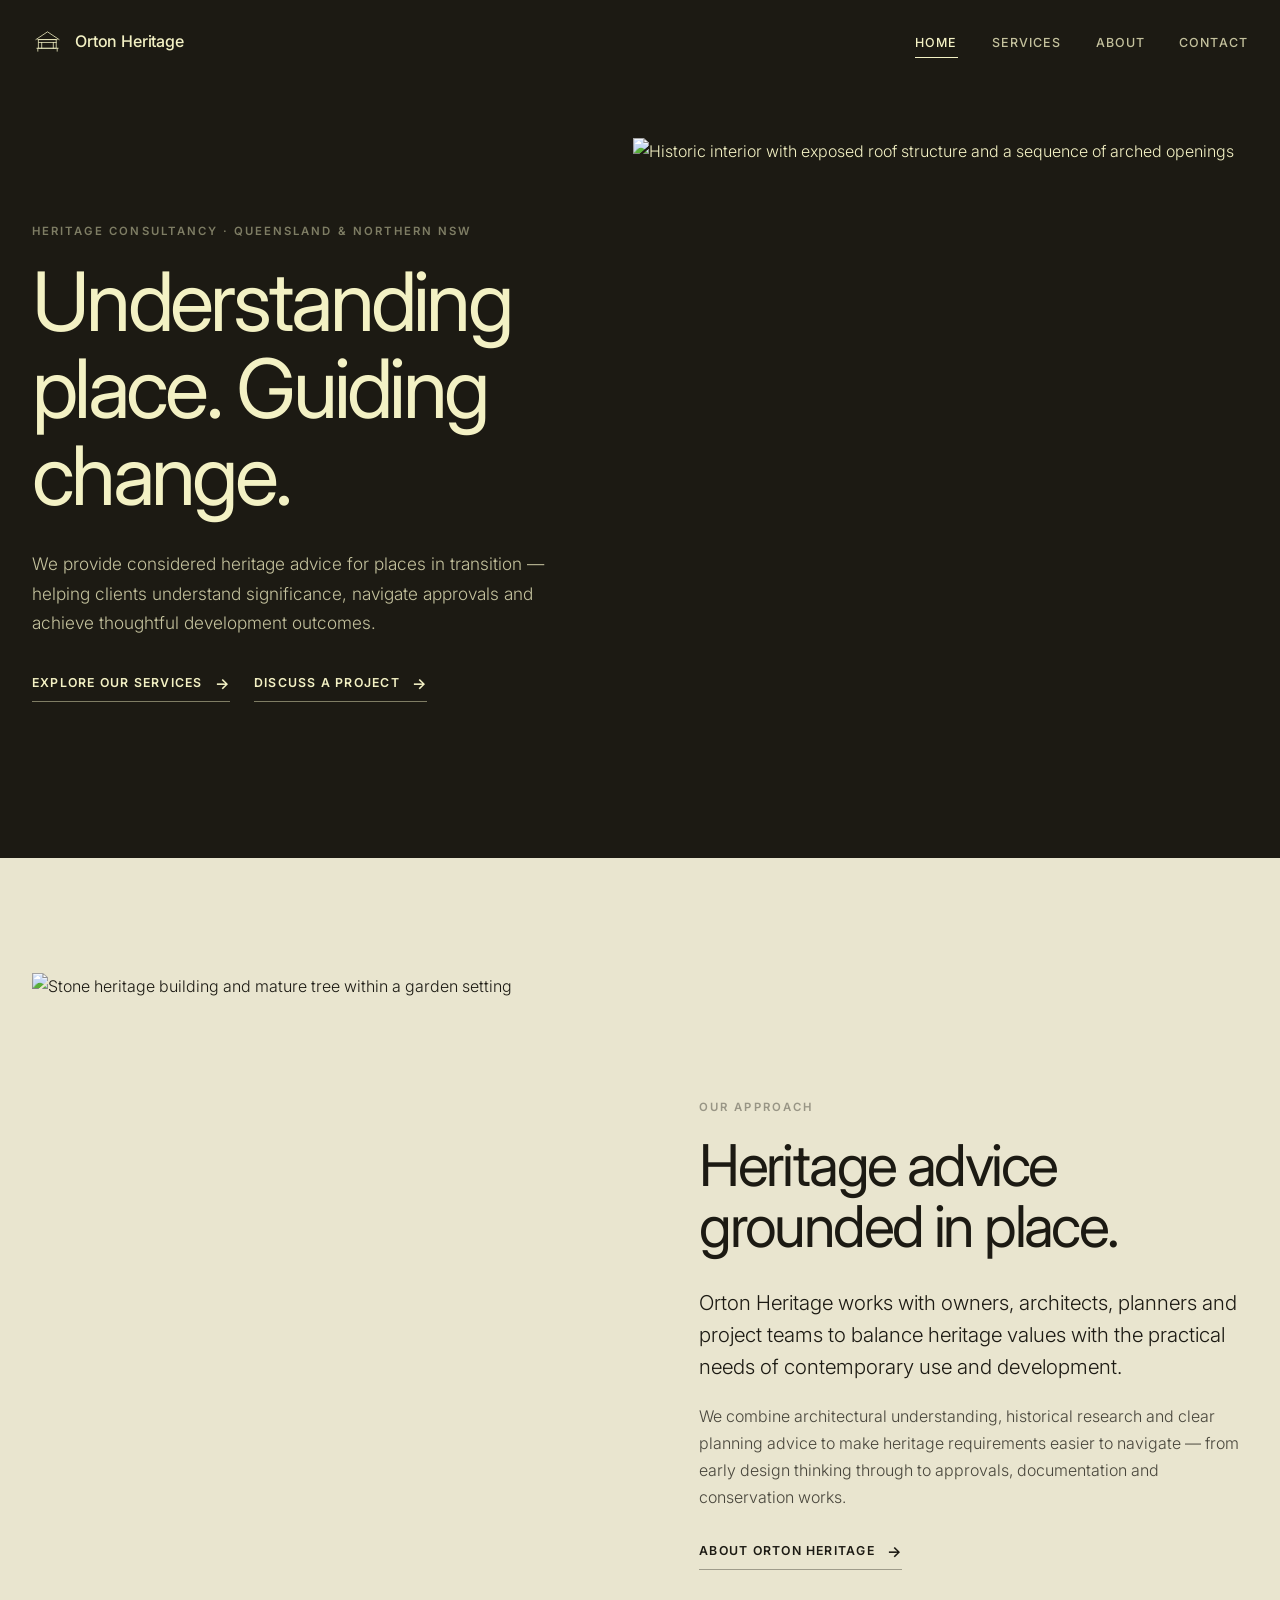
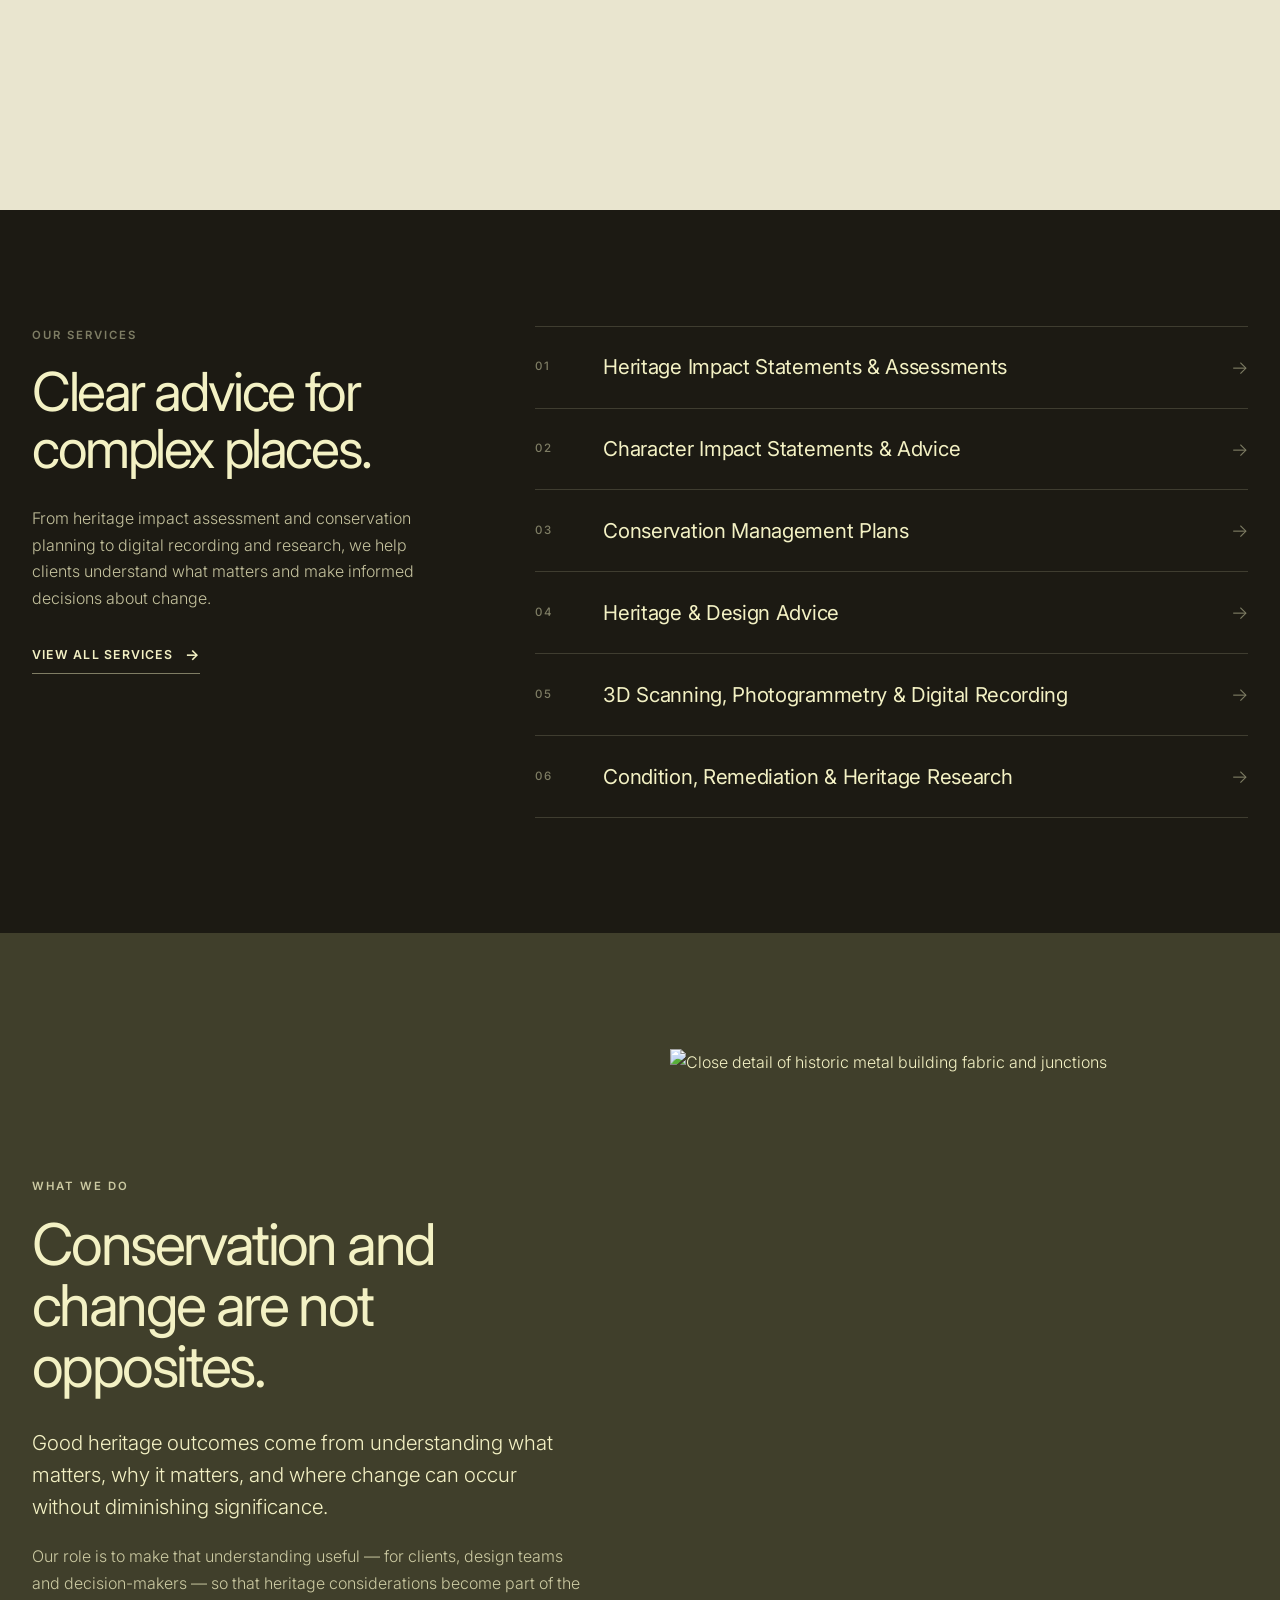
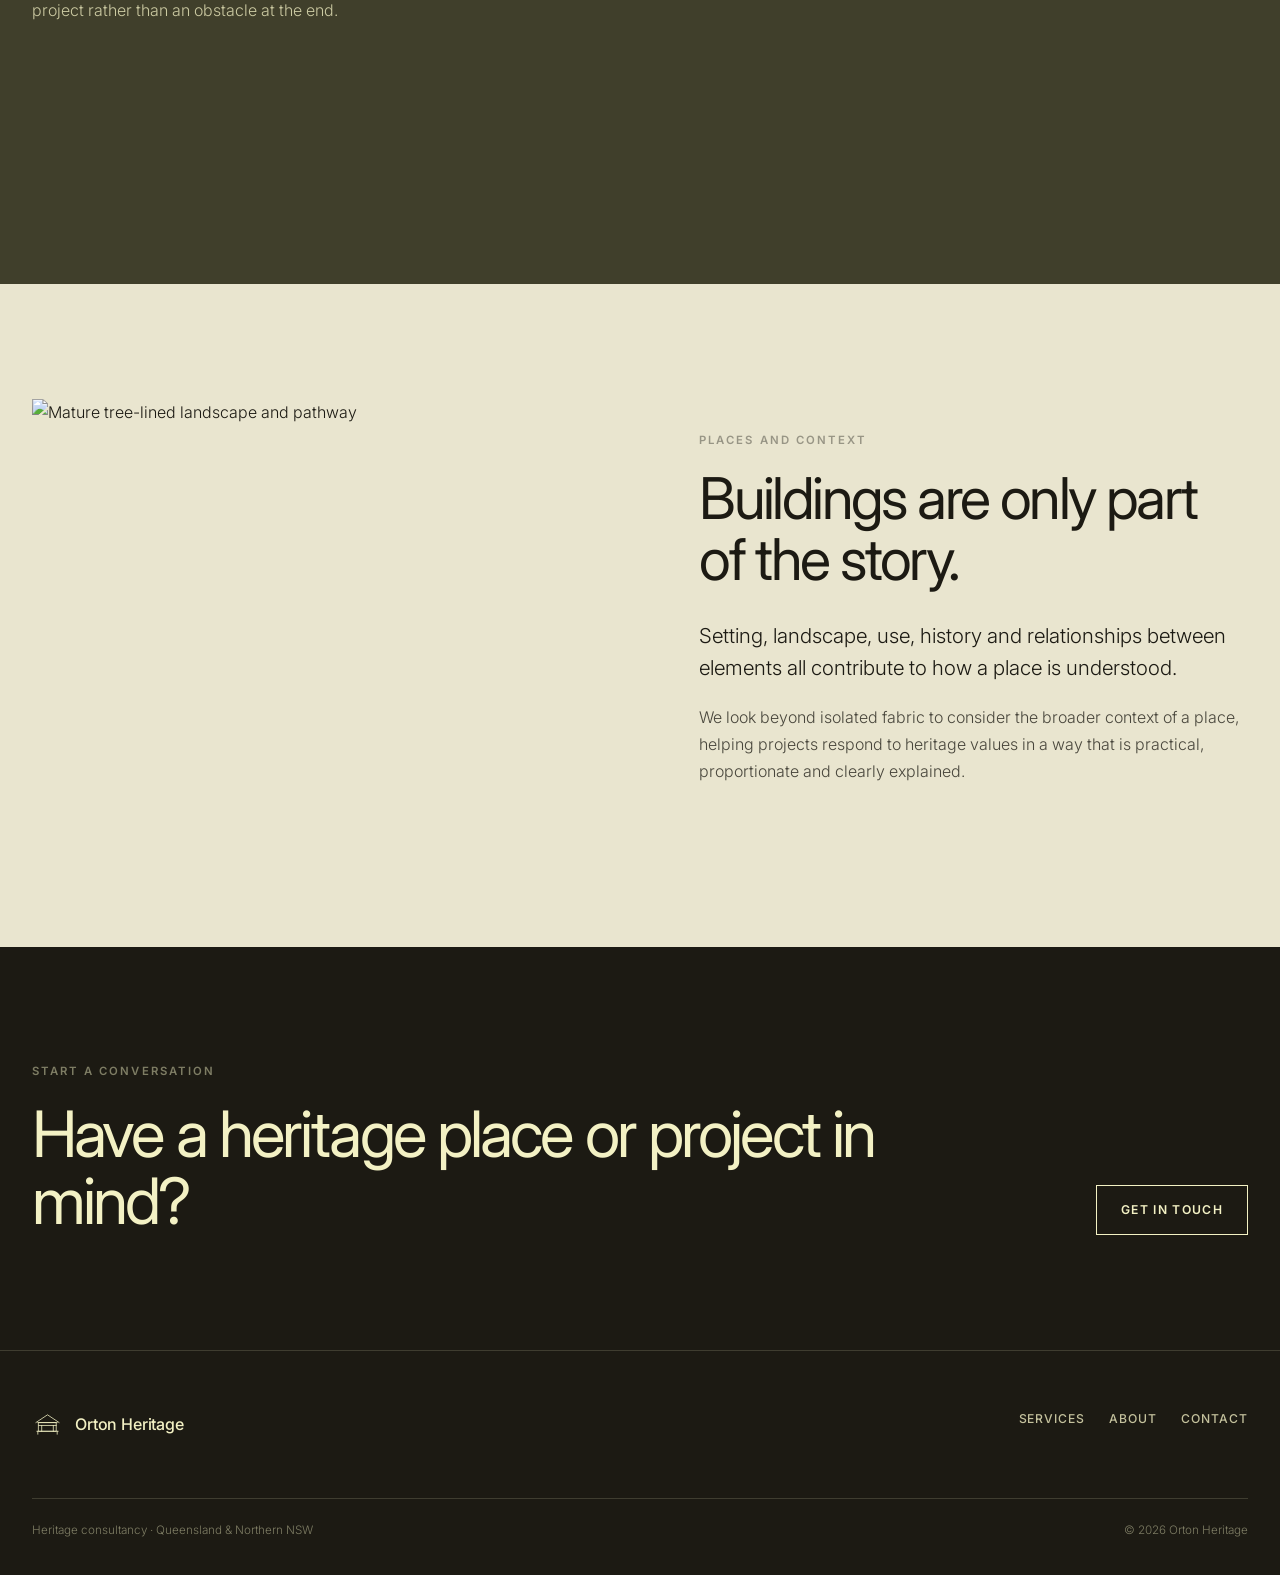
==== index.html @ 7396193e "Use full resolution site imagery" ====
<!doctype html>
<html lang="en-AU">
<head>
  <meta charset="utf-8">
  <meta name="viewport" content="width=device-width, initial-scale=1">
  <title>Orton Heritage | Heritage Consultancy</title>
  <meta name="description" content="Orton Heritage provides specialist heritage advice, impact assessment, conservation planning and development support across Queensland and Northern NSW.">
  <meta name="theme-color" content="#1c1a13">
  <link rel="icon" href="assets/logo.svg" type="image/svg+xml">
  <link rel="stylesheet" href="css/style.css">
</head>
<body>
<a class="skip-link" href="#main">Skip to content</a>
<header class="site-header" data-header>
  <div class="wrap">
    <a class="brand" href="index.html" aria-label="Orton Heritage home"><img src="assets/logo.svg" alt="" width="31" height="31"><span>Orton Heritage</span></a>
    <button class="nav-toggle" type="button" aria-expanded="false" aria-controls="site-nav" aria-label="Open navigation"><span></span><span></span><span></span></button>
    <nav class="site-nav" id="site-nav" aria-label="Primary navigation">
      <ul><li><a href="index.html" aria-current="page">Home</a></li><li><a href="services.html">Services</a></li><li><a href="about.html">About</a></li><li><a href="contact.html">Contact</a></li></ul>
    </nav>
  </div>
</header>

<main id="main">
  <section class="split-hero">
    <div class="wrap split-hero-grid">
      <div class="split-hero-copy reveal">
        <p class="eyebrow">Heritage consultancy · Queensland &amp; Northern NSW</p>
        <h1>Understanding place. Guiding change.</h1>
        <p class="hero-copy">We provide considered heritage advice for places in transition — helping clients understand significance, navigate approvals and achieve thoughtful development outcomes.</p>
        <div class="hero-actions"><a class="text-link" href="services.html">Explore our services</a><a class="text-link" href="contact.html">Discuss a project</a></div>
      </div>
      <figure class="split-hero-media reveal">
        <img src="assets/images/place-3.jpg" alt="Historic interior with exposed roof structure and a sequence of arched openings">
      </figure>
    </div>
  </section>

  <section class="section section--paper">
    <div class="wrap image-copy image-copy--image-left reveal">
      <figure class="image-copy-media"><img src="assets/images/place-2.jpg" alt="Stone heritage building and mature tree within a garden setting" loading="lazy"></figure>
      <div class="image-copy-text">
        <p class="eyebrow">Our approach</p>
        <h2 class="section-heading">Heritage advice grounded in place.</h2>
        <p class="lead-copy">Orton Heritage works with owners, architects, planners and project teams to balance heritage values with the practical needs of contemporary use and development.</p>
        <p>We combine architectural understanding, historical research and clear planning advice to make heritage requirements easier to navigate — from early design thinking through to approvals, documentation and conservation works.</p>
        <a class="text-link text-link--dark" href="about.html">About Orton Heritage</a>
      </div>
    </div>
  </section>

  <section class="section">
    <div class="wrap services-layout reveal">
      <div class="services-intro">
        <p class="eyebrow">Our services</p>
        <h2 class="section-heading">Clear advice for complex places.</h2>
        <p>From heritage impact assessment and conservation planning to digital recording and research, we help clients understand what matters and make informed decisions about change.</p>
        <a class="text-link" href="services.html">View all services</a>
      </div>
      <div class="services-preview" aria-label="Selected services">
        <a class="service-line" href="services.html#impact"><span class="num">01</span><h3>Heritage Impact Statements &amp; Assessments</h3><span class="arrow" aria-hidden="true">→</span></a>
        <a class="service-line" href="services.html#character"><span class="num">02</span><h3>Character Impact Statements &amp; Advice</h3><span class="arrow" aria-hidden="true">→</span></a>
        <a class="service-line" href="services.html#cmp"><span class="num">03</span><h3>Conservation Management Plans</h3><span class="arrow" aria-hidden="true">→</span></a>
        <a class="service-line" href="services.html#design"><span class="num">04</span><h3>Heritage &amp; Design Advice</h3><span class="arrow" aria-hidden="true">→</span></a>
        <a class="service-line" href="services.html#digital"><span class="num">05</span><h3>3D Scanning, Photogrammetry &amp; Digital Recording</h3><span class="arrow" aria-hidden="true">→</span></a>
        <a class="service-line" href="services.html#research"><span class="num">06</span><h3>Condition, Remediation &amp; Heritage Research</h3><span class="arrow" aria-hidden="true">→</span></a>
      </div>
    </div>
  </section>

  <section class="section section--olive">
    <div class="wrap image-copy image-copy--image-right reveal">
      <div class="image-copy-text">
        <p class="eyebrow">What we do</p>
        <h2 class="section-heading">Conservation and change are not opposites.</h2>
        <p class="lead-copy">Good heritage outcomes come from understanding what matters, why it matters, and where change can occur without diminishing significance.</p>
        <p>Our role is to make that understanding useful — for clients, design teams and decision-makers — so that heritage considerations become part of the project rather than an obstacle at the end.</p>
      </div>
      <figure class="image-copy-media image-copy-media--detail"><img src="assets/images/place-4.jpg" alt="Close detail of historic metal building fabric and junctions" loading="lazy"></figure>
    </div>
  </section>

  <section class="section section--paper">
    <div class="wrap image-copy image-copy--image-left reveal">
      <figure class="image-copy-media image-copy-media--landscape"><img src="assets/images/place-1.jpg" alt="Mature tree-lined landscape and pathway" loading="lazy"></figure>
      <div class="image-copy-text">
        <p class="eyebrow">Places and context</p>
        <h2 class="section-heading">Buildings are only part of the story.</h2>
        <p class="lead-copy">Setting, landscape, use, history and relationships between elements all contribute to how a place is understood.</p>
        <p>We look beyond isolated fabric to consider the broader context of a place, helping projects respond to heritage values in a way that is practical, proportionate and clearly explained.</p>
      </div>
    </div>
  </section>

  <section class="section">
    <div class="wrap cta reveal">
      <div><p class="eyebrow">Start a conversation</p><h2>Have a heritage place or project in mind?</h2></div>
      <a class="btn" href="contact.html">Get in touch</a>
    </div>
  </section>
</main>

<footer class="site-footer">
  <div class="wrap">
    <div class="footer-grid"><a class="brand" href="index.html"><img src="assets/logo.svg" alt="" width="31" height="31"><span>Orton Heritage</span></a><nav class="footer-nav" aria-label="Footer navigation"><a href="services.html">Services</a><a href="about.html">About</a><a href="contact.html">Contact</a></nav></div>
    <div class="footer-bottom"><span>Heritage consultancy · Queensland &amp; Northern NSW</span><span>© <span data-year></span> Orton Heritage</span></div>
  </div>
</footer>
<script src="assets/main.js"></script>
</body>
</html>
---- css/style.css ----
@import url('https://fonts.googleapis.com/css2?family=Inter:wght@300;400;500;600&display=swap');

:root {
  --ink: #1c1a13;
  --ink-soft: #29271d;
  --olive: #403f2b;
  --olive-light: #55543b;
  --cream: #f3f1c4;
  --cream-soft: rgba(243, 241, 196, 0.78);
  --cream-faint: rgba(243, 241, 196, 0.46);
  --line: rgba(243, 241, 196, 0.16);
  --paper: #e9e5cf;
  --paper-text: rgba(28, 26, 19, .74);
  --max: 1240px;
  --font: 'Inter', Arial, sans-serif;
}

* { box-sizing: border-box; }
html { scroll-behavior: smooth; }
body {
  margin: 0;
  background: var(--ink);
  color: var(--cream);
  font-family: var(--font);
  font-weight: 300;
  line-height: 1.68;
  -webkit-font-smoothing: antialiased;
}
img { display: block; max-width: 100%; }
a { color: inherit; text-decoration: none; }
button, input, textarea { font: inherit; }
::selection { background: var(--cream); color: var(--ink); }

.skip-link { position: fixed; left: 16px; top: 12px; z-index: 999; transform: translateY(-150%); padding: 10px 14px; background: var(--cream); color: var(--ink); }
.skip-link:focus { transform: translateY(0); }
.wrap { width: min(calc(100% - 64px), var(--max)); margin-inline: auto; }
.narrow { width: min(calc(100% - 64px), 860px); margin-inline: auto; }
.eyebrow { margin: 0 0 18px; color: var(--cream-faint); font-size: .71rem; font-weight: 600; letter-spacing: .18em; text-transform: uppercase; }
h1, h2, h3 { margin: 0; font-family: var(--font); font-weight: 400; line-height: 1.06; letter-spacing: -.045em; }
p { margin: 0 0 1em; }
.lede { color: var(--cream-soft); font-size: clamp(1.02rem, 1.35vw, 1.18rem); }
.lead-copy { font-size: clamp(1.1rem, 1.6vw, 1.34rem); line-height: 1.55; }

.site-header { position: fixed; inset: 0 0 auto; z-index: 90; transition: background .25s ease, border-color .25s ease; border-bottom: 1px solid transparent; }
.site-header.scrolled, .site-header.solid { background: rgba(28, 26, 19, .95); border-bottom-color: var(--line); backdrop-filter: blur(10px); }
.site-header .wrap { min-height: 82px; display: flex; align-items: center; justify-content: space-between; }
.brand { display: inline-flex; align-items: center; gap: 12px; font-size: 1rem; font-weight: 500; letter-spacing: -.01em; }
.brand img { width: 31px; height: 31px; }
.site-nav ul { display: flex; align-items: center; gap: 34px; list-style: none; margin: 0; padding: 0; }
.site-nav a { position: relative; font-size: .78rem; font-weight: 500; letter-spacing: .09em; text-transform: uppercase; color: var(--cream-soft); }
.site-nav a::after { content: ''; position: absolute; left: 0; right: 100%; bottom: -8px; height: 1px; background: var(--cream); transition: right .2s ease; }
.site-nav a:hover, .site-nav a[aria-current='page'] { color: var(--cream); }
.site-nav a:hover::after, .site-nav a[aria-current='page']::after { right: 0; }
.nav-toggle { display: none; color: var(--cream); background: none; border: 0; padding: 8px; cursor: pointer; }
.nav-toggle span { display: block; width: 25px; height: 1px; margin: 6px 0; background: currentColor; transition: transform .2s ease, opacity .2s ease; }

.split-hero { padding: 138px 0 72px; min-height: 92vh; display: flex; align-items: center; }
.split-hero-grid { display: grid; grid-template-columns: .92fr 1.08fr; gap: clamp(48px, 6vw, 88px); align-items: center; }
.split-hero-copy h1 { max-width: 680px; font-size: clamp(3rem, 6.4vw, 6.3rem); }
.hero-copy { max-width: 610px; margin-top: 30px; font-size: clamp(1.04rem, 1.35vw, 1.18rem); color: var(--cream-soft); }
.hero-actions { display: flex; flex-wrap: wrap; gap: 24px; margin-top: 34px; }
.split-hero-media { margin: 0; height: min(72vh, 760px); min-height: 520px; overflow: hidden; }
.split-hero-media img { width: 100%; height: 100%; object-fit: cover; object-position: center 38%; }

.text-link { display: inline-flex; align-items: center; gap: 12px; padding-bottom: 5px; border-bottom: 1px solid var(--cream-faint); font-size: .77rem; font-weight: 600; letter-spacing: .1em; text-transform: uppercase; }
.text-link::after { content: '→'; font-size: .95rem; transition: transform .2s ease; }
.text-link:hover::after { transform: translateX(4px); }
.text-link--dark { border-color: rgba(28,26,19,.36); }

.section { padding: clamp(82px, 9vw, 126px) 0; }
.section--olive { background: var(--olive); }
.section--paper { background: var(--paper); color: var(--ink); }
.section--paper .eyebrow { color: rgba(28,26,19,.5); }
.section--paper .lede, .section--paper .muted { color: rgba(28,26,19,.68); }
.section-heading { font-size: clamp(2.25rem, 4.5vw, 4.6rem); max-width: 760px; }

.image-copy { display: grid; grid-template-columns: minmax(0, 1fr) minmax(0, .95fr); gap: clamp(48px, 7vw, 98px); align-items: center; }
.image-copy--image-right { grid-template-columns: minmax(0, .95fr) minmax(0, 1fr); }
.image-copy-media { margin: 0; aspect-ratio: 4 / 5; overflow: hidden; }
.image-copy-media--detail { aspect-ratio: 3 / 4; max-height: 720px; }
.image-copy-media--landscape { aspect-ratio: 4 / 3; }
.image-copy-media img { width: 100%; height: 100%; object-fit: cover; }
.image-copy-text { max-width: 590px; }
.image-copy-text .section-heading { margin-bottom: 30px; }
.image-copy-text p { color: inherit; opacity: .78; }
.image-copy-text .lead-copy { opacity: 1; }
.image-copy-text .text-link { margin-top: 12px; }

.services-layout { display: grid; grid-template-columns: .72fr 1.28fr; gap: clamp(56px, 8vw, 110px); align-items: start; }
.services-intro { position: sticky; top: 128px; }
.services-intro .section-heading { font-size: clamp(2.4rem, 4.2vw, 4.4rem); }
.services-intro > p:not(.eyebrow) { max-width: 470px; margin-top: 28px; color: var(--cream-soft); }
.services-intro .text-link { margin-top: 14px; }
.services-preview { border-top: 1px solid var(--line); }
.service-line { display: grid; grid-template-columns: 48px 1fr auto; gap: 20px; align-items: center; padding: 25px 0; border-bottom: 1px solid var(--line); }
.service-line .num { color: var(--cream-faint); font-size: .72rem; font-weight: 500; letter-spacing: .12em; }
.service-line h3 { font-size: clamp(1.02rem, 1.65vw, 1.28rem); font-weight: 400; letter-spacing: -.015em; }
.service-line .arrow { color: var(--cream-faint); font-size: 1.15rem; transition: transform .2s ease; }
.service-line:hover .arrow { transform: translateX(5px); color: var(--cream); }

.cta { display: grid; grid-template-columns: 1fr auto; gap: 40px; align-items: end; }
.cta h2 { font-size: clamp(2.45rem, 5vw, 4.9rem); max-width: 850px; }
.btn { display: inline-flex; align-items: center; justify-content: center; min-height: 50px; padding: 0 24px; border: 1px solid var(--cream); color: var(--cream); background: transparent; font-size: .76rem; font-weight: 600; letter-spacing: .11em; text-transform: uppercase; transition: background .2s ease, color .2s ease; }
.btn:hover { background: var(--cream); color: var(--ink); }
.btn--dark { border-color: var(--ink); color: var(--ink); }
.btn--dark:hover { background: var(--ink); color: var(--cream); }

.page-hero { padding: 174px 0 92px; background: var(--olive); }
.page-hero h1 { font-size: clamp(3.2rem, 6.3vw, 6rem); }
.page-hero .lede { max-width: 760px; margin-top: 26px; }
.page-hero--split { padding-bottom: 72px; }
.page-hero-grid { display: grid; grid-template-columns: .95fr 1.05fr; gap: clamp(52px, 7vw, 92px); align-items: center; }
.page-hero-media { margin: 0; aspect-ratio: 4 / 3; overflow: hidden; }
.page-hero-media img { width: 100%; height: 100%; object-fit: cover; }

.page-hero--image { min-height: 70vh; display: grid; align-items: end; position: relative; background: linear-gradient(rgba(28,26,19,.22), rgba(28,26,19,.72)), url('../assets/images/about-hero.webp') center / cover no-repeat; }
.page-hero--image .wrap { position: relative; z-index: 2; padding-bottom: 76px; }

.services-list { border-top: 1px solid var(--line); }
.service-detail { display: grid; grid-template-columns: 62px .88fr 1.12fr; gap: 34px; padding: 40px 0; border-bottom: 1px solid var(--line); }
.service-detail .num { color: var(--cream-faint); font-size: .72rem; font-weight: 500; letter-spacing: .13em; }
.service-detail h2 { font-size: clamp(1.55rem, 2.7vw, 2.5rem); letter-spacing: -.03em; }
.service-detail p { max-width: 600px; color: var(--cream-soft); margin: 0; }

.about-grid { display: grid; grid-template-columns: .8fr 1.2fr; gap: clamp(55px, 9vw, 120px); align-items: start; }
.portrait { max-width: 430px; margin: 0; }
.portrait img { width: 100%; aspect-ratio: 4 / 5; object-fit: cover; object-position: center 20%; filter: saturate(.86); }
.about-copy { font-size: 1.05rem; }
.about-copy .lead { font-size: clamp(1.65rem, 3vw, 2.8rem); line-height: 1.25; letter-spacing: -.035em; margin-bottom: 36px; }
.credentials { margin-top: 34px; padding-top: 25px; border-top: 1px solid var(--line); display: grid; gap: 8px; color: var(--cream-soft); font-size: .88rem; }
.council-grid { margin-top: 55px; display: grid; grid-template-columns: repeat(2, 1fr); gap: 0 50px; border-top: 1px solid rgba(28,26,19,.18); }
.council-grid div { padding: 18px 0; border-bottom: 1px solid rgba(28,26,19,.18); font-size: 1.08rem; font-weight: 400; }

.contact-grid { display: grid; grid-template-columns: .78fr 1.22fr; gap: clamp(55px, 8vw, 110px); }
.contact-aside h2 { font-size: clamp(2.4rem, 4.4vw, 4.3rem); }
.contact-aside p { margin-top: 24px; max-width: 430px; color: var(--cream-soft); }
.contact-meta { margin-top: 42px; padding-top: 22px; border-top: 1px solid var(--line); }
.contact-meta small { display: block; margin-bottom: 7px; color: var(--cream-faint); font-size: .7rem; font-weight: 600; letter-spacing: .16em; text-transform: uppercase; }
.contact-email { font-size: 1.18rem; font-weight: 400; }
.form { display: grid; gap: 27px; }
.form-row { display: grid; grid-template-columns: 1fr 1fr; gap: 22px; }
.field label { display: block; margin-bottom: 7px; color: var(--cream-faint); font-size: .7rem; font-weight: 600; letter-spacing: .14em; text-transform: uppercase; }
.field input, .field textarea { width: 100%; color: var(--cream); background: transparent; border: 0; border-bottom: 1px solid var(--cream-faint); border-radius: 0; padding: 10px 0 12px; outline: 0; }
.field input:focus, .field textarea:focus { border-bottom-color: var(--cream); }
.field textarea { min-height: 125px; resize: vertical; }
.form-status { min-height: 24px; color: var(--cream-soft); font-size: .9rem; }
.form .btn { justify-self: start; cursor: pointer; }
.hp { position: absolute !important; width: 1px; height: 1px; overflow: hidden; clip: rect(1px,1px,1px,1px); white-space: nowrap; }

.site-footer { border-top: 1px solid var(--line); padding: 58px 0 34px; }
.footer-grid { display: grid; grid-template-columns: 1fr auto; gap: 40px; align-items: start; }
.footer-nav { display: flex; flex-wrap: wrap; gap: 24px; color: var(--cream-soft); font-size: .76rem; font-weight: 500; letter-spacing: .08em; text-transform: uppercase; }
.footer-bottom { margin-top: 58px; padding-top: 22px; border-top: 1px solid var(--line); display: flex; justify-content: space-between; gap: 24px; color: var(--cream-faint); font-size: .73rem; }

.reveal { transition: opacity .65s ease, transform .65s ease; }
.js .reveal { opacity: 0; transform: translateY(18px); }
.js .reveal.in-view { opacity: 1; transform: none; }
:focus-visible { outline: 2px solid var(--cream); outline-offset: 4px; }
.section--paper :focus-visible { outline-color: var(--ink); }

@media (max-width: 980px) {
  .split-hero-grid, .image-copy, .image-copy--image-right, .services-layout, .page-hero-grid { grid-template-columns: 1fr; }
  .split-hero { min-height: auto; padding-top: 128px; }
  .split-hero-media { height: 62vw; min-height: 420px; max-height: 620px; }
  .image-copy-media, .image-copy-media--detail { aspect-ratio: 16 / 10; max-height: none; }
  .image-copy--image-right .image-copy-text { order: 1; }
  .image-copy--image-right .image-copy-media { order: 2; }
  .services-intro { position: static; }
  .page-hero-media { aspect-ratio: 16 / 10; }
}

@media (max-width: 900px) {
  .wrap, .narrow { width: min(calc(100% - 40px), var(--max)); }
  .site-header .wrap { min-height: 72px; }
  .nav-toggle { display: block; }
  .site-nav { position: fixed; inset: 72px 0 auto; padding: 28px 20px 36px; background: var(--ink); border-bottom: 1px solid var(--line); transform: translateY(-110%); opacity: 0; pointer-events: none; transition: transform .22s ease, opacity .22s ease; }
  .site-nav.open { transform: none; opacity: 1; pointer-events: auto; }
  .site-nav ul { flex-direction: column; align-items: flex-start; gap: 24px; }
  .site-nav a { font-size: 1rem; }
  .service-detail { grid-template-columns: 42px 1fr; }
  .service-detail p { grid-column: 2; }
  .about-grid, .contact-grid { grid-template-columns: 1fr; }
  .portrait { max-width: 520px; }
  .cta { grid-template-columns: 1fr; align-items: start; }
}

@media (max-width: 620px) {
  .wrap, .narrow { width: min(calc(100% - 32px), var(--max)); }
  .split-hero { padding-top: 112px; padding-bottom: 56px; }
  .split-hero-grid { gap: 36px; }
  .split-hero-copy h1 { font-size: clamp(2.7rem, 14vw, 4.4rem); }
  .split-hero-media { min-height: 390px; height: 110vw; }
  .section { padding: 72px 0; }
  .image-copy { gap: 34px; }
  .image-copy-media, .image-copy-media--detail, .image-copy-media--landscape { aspect-ratio: 4 / 3; }
  .services-layout { gap: 42px; }
  .service-line { grid-template-columns: 34px 1fr auto; gap: 12px; padding: 22px 0; }
  .service-line h3 { font-size: 1rem; }
  .page-hero { padding: 132px 0 64px; }
  .page-hero-grid { gap: 36px; }
  .service-detail { grid-template-columns: 32px 1fr; gap: 14px; padding: 30px 0; }
  .service-detail p { grid-column: 1 / -1; padding-left: 46px; }
  .form-row { grid-template-columns: 1fr; }
  .footer-grid, .footer-bottom { grid-template-columns: 1fr; display: grid; }
  .footer-bottom { gap: 10px; }
  .footer-nav { gap: 18px; }
}
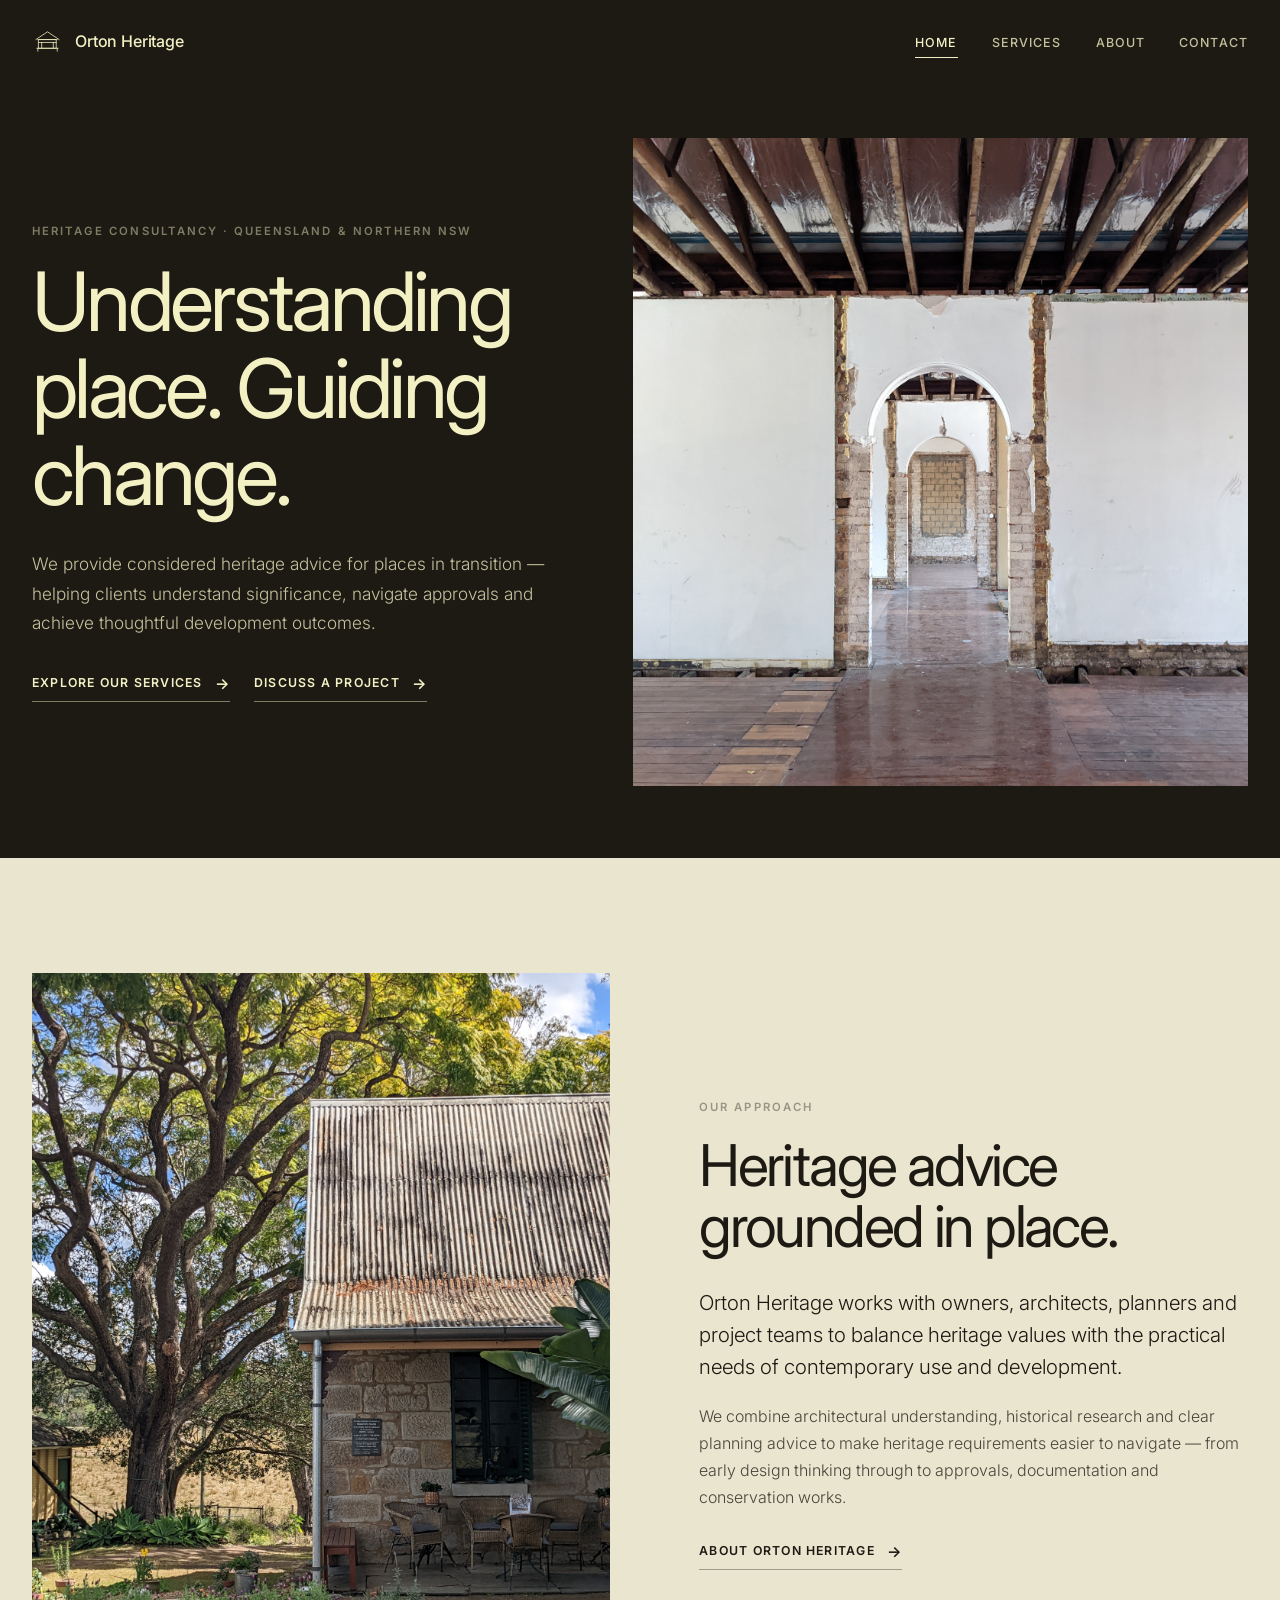
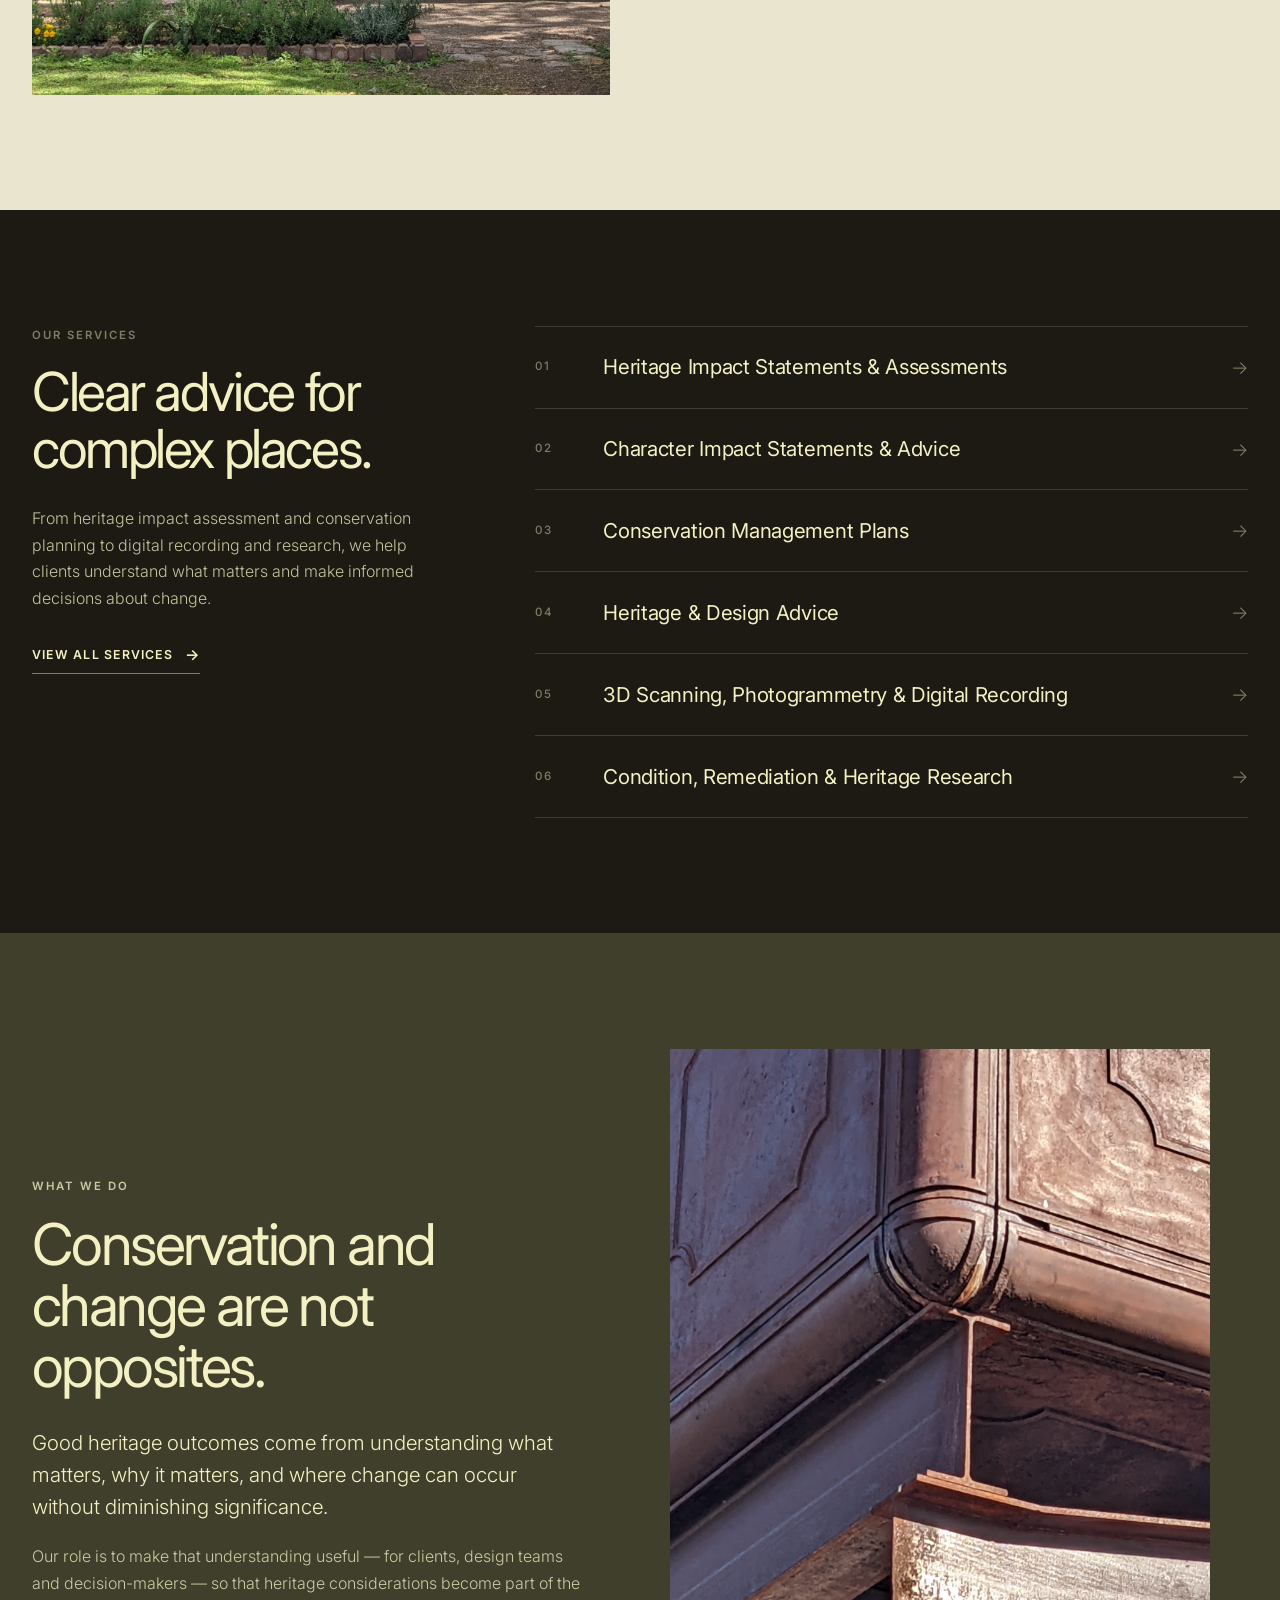
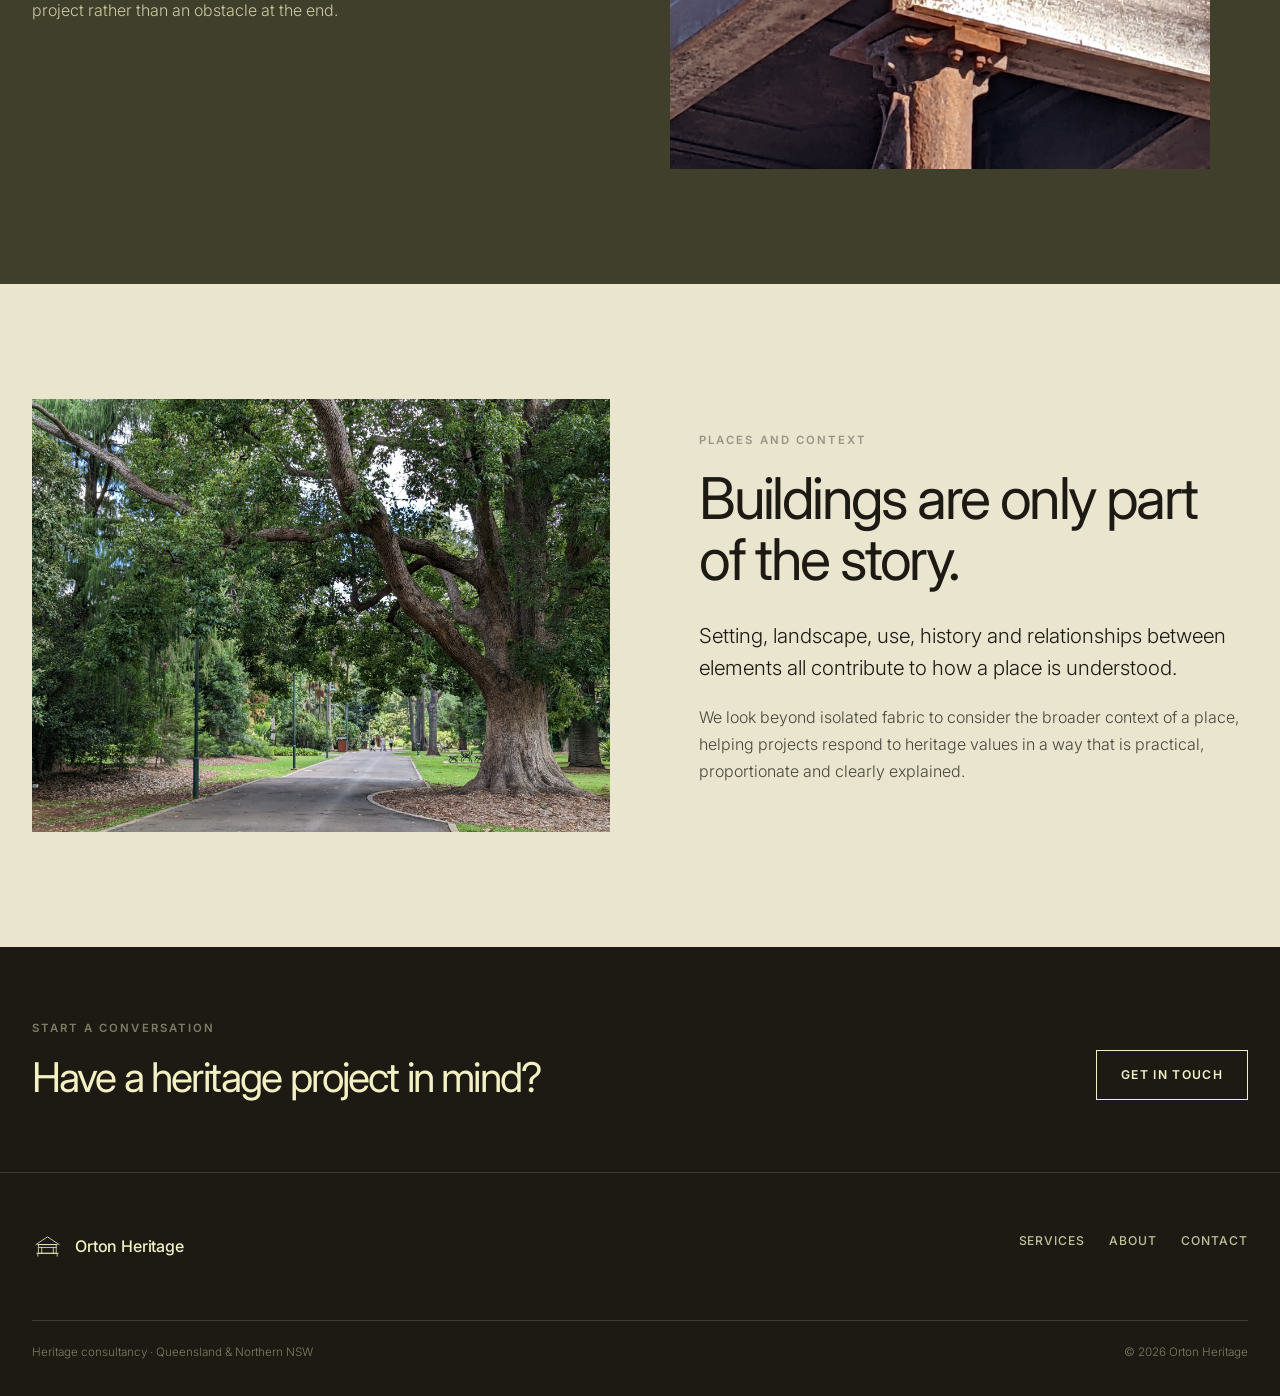
==== commit 094b7f81: "Refine homepage contact CTA" ====
--- a/index.html
+++ b/index.html
@@ -92,9 +92,9 @@
     </div>
   </section>
 
-  <section class="section">
+  <section class="section" style="padding-top:72px;padding-bottom:72px;">
     <div class="wrap cta reveal">
-      <div><p class="eyebrow">Start a conversation</p><h2>Have a heritage place or project in mind?</h2></div>
+      <div><p class="eyebrow">Start a conversation</p><h2 style="font-size:clamp(1.9rem,3.2vw,3.15rem);max-width:680px;">Have a heritage project in mind?</h2></div>
       <a class="btn" href="contact.html">Get in touch</a>
     </div>
   </section>
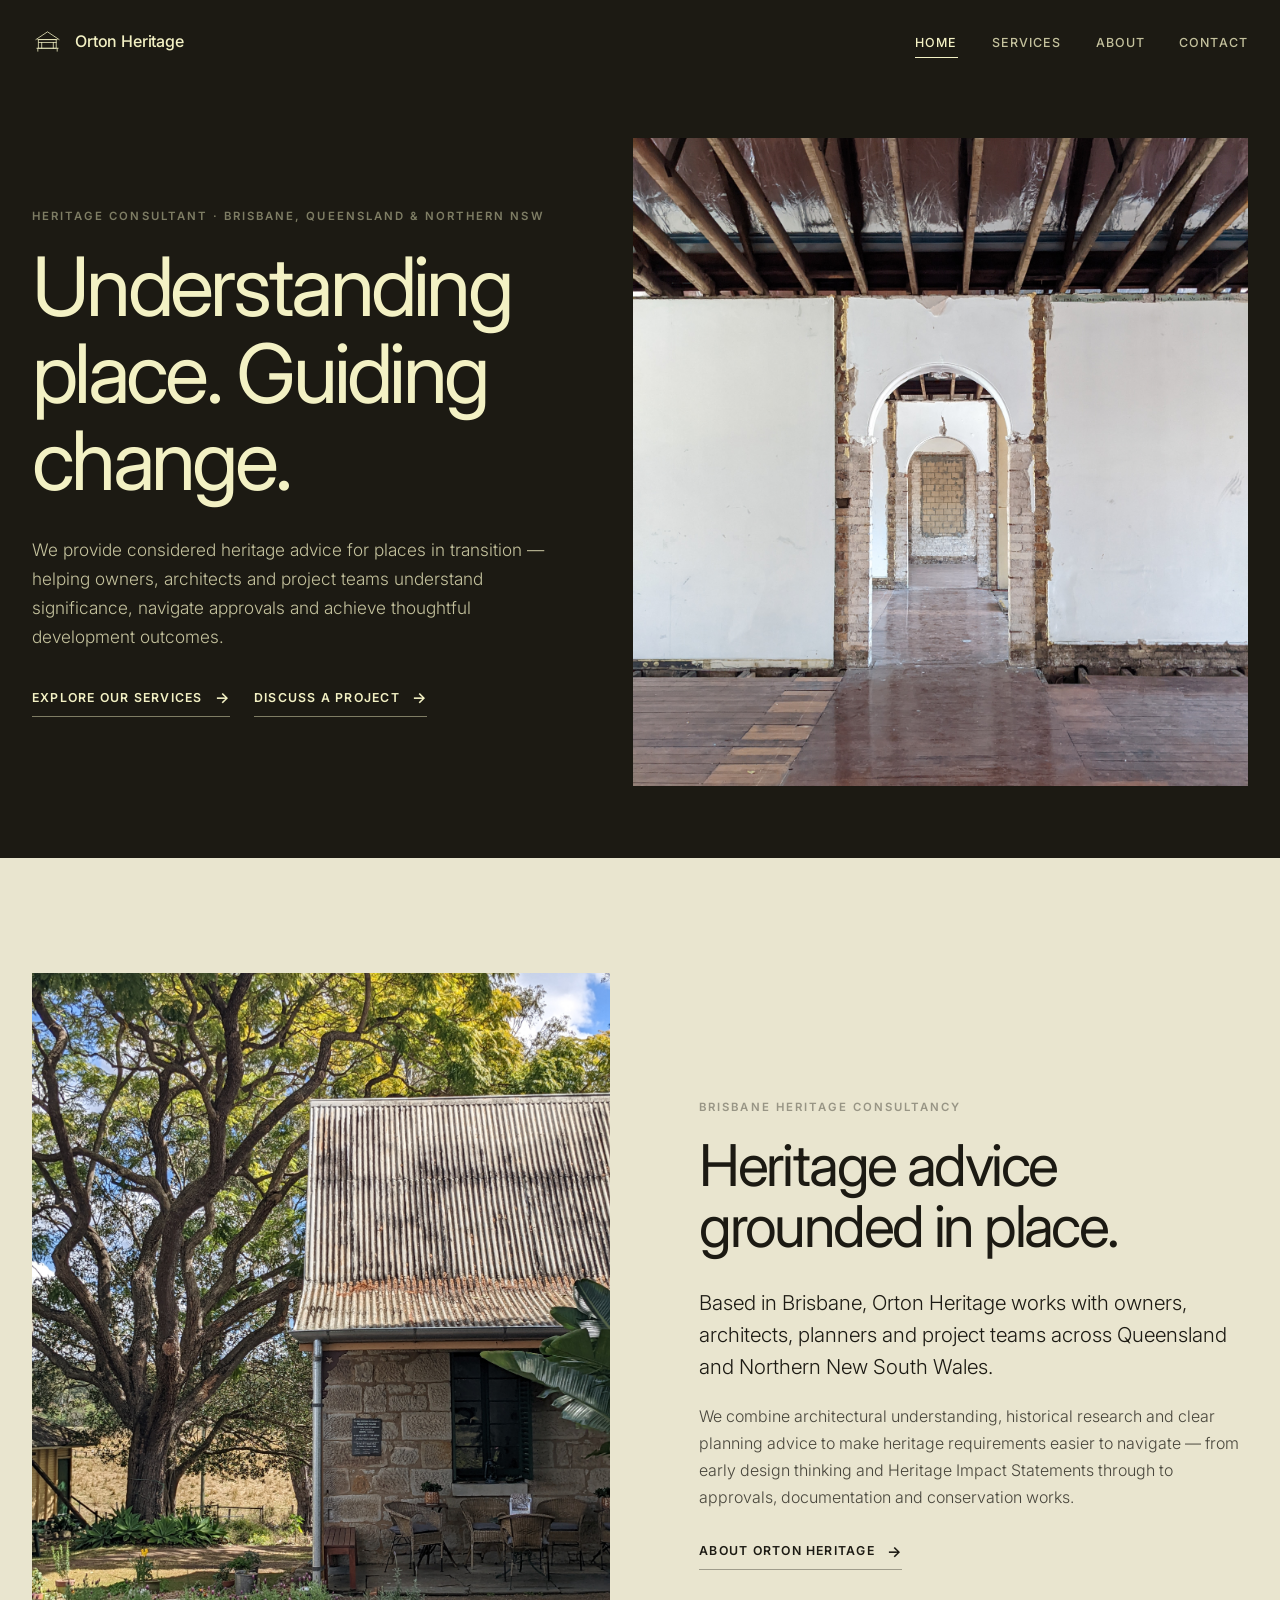
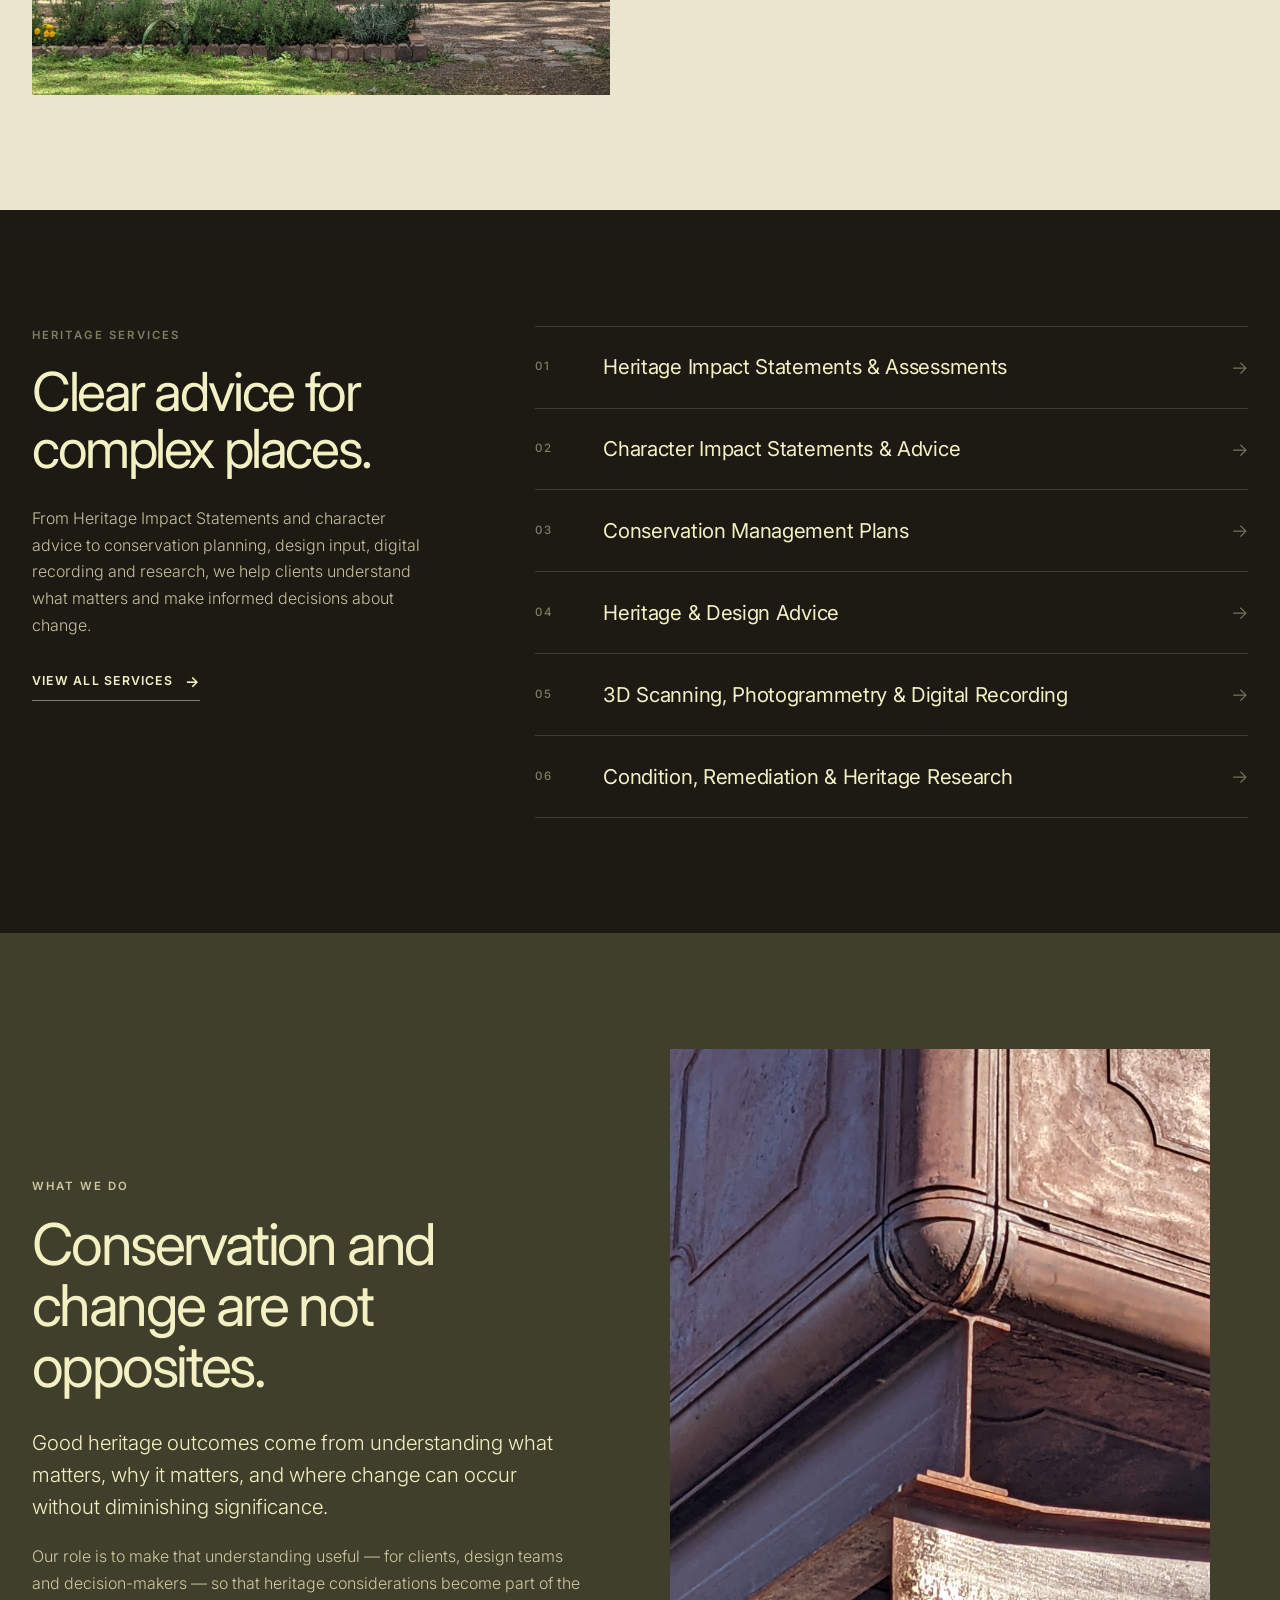
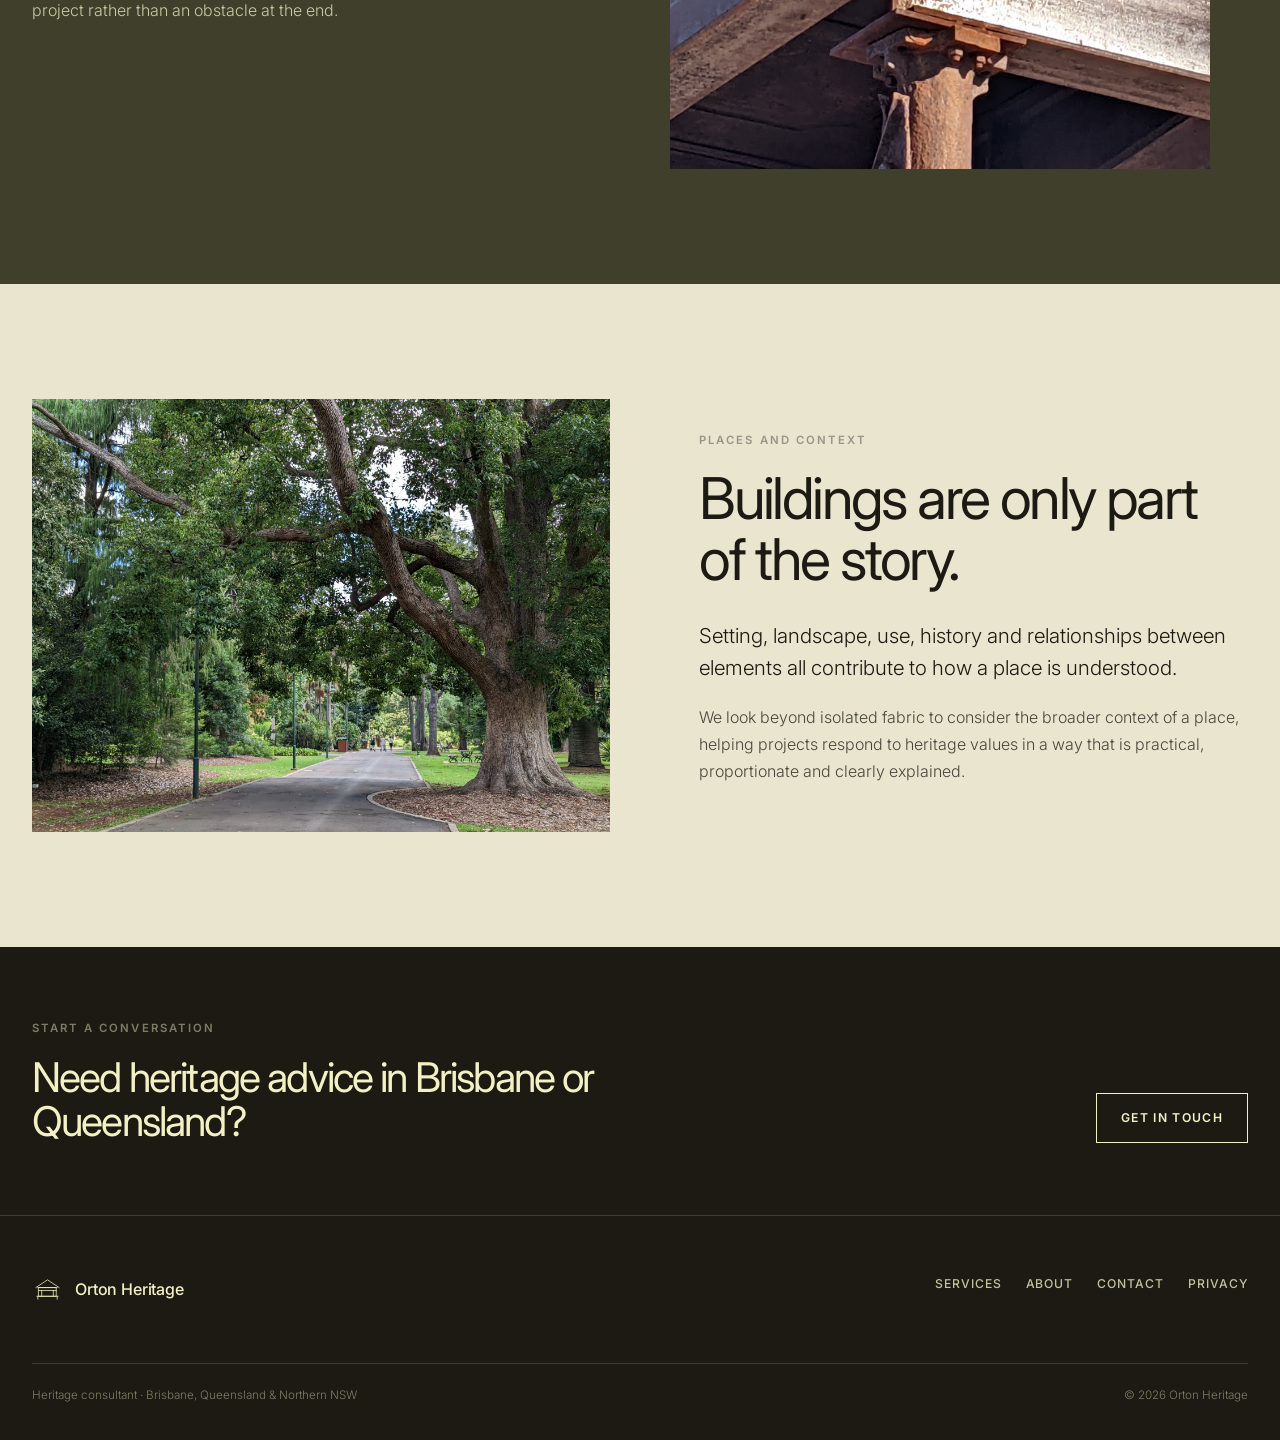
==== commit 556cc553: "Optimise homepage for Brisbane heritage search" ====
--- a/index.html
+++ b/index.html
@@ -3,11 +3,20 @@
 <head>
   <meta charset="utf-8">
   <meta name="viewport" content="width=device-width, initial-scale=1">
-  <title>Orton Heritage | Heritage Consultancy</title>
-  <meta name="description" content="Orton Heritage provides specialist heritage advice, impact assessment, conservation planning and development support across Queensland and Northern NSW.">
+  <title>Heritage Consultant Brisbane | Orton Heritage</title>
+  <meta name="description" content="Brisbane heritage consultant providing Heritage Impact Statements, conservation planning, character advice and heritage design services across Queensland and Northern NSW.">
   <meta name="theme-color" content="#1c1a13">
+  <link rel="canonical" href="https://ortonheritage.com/">
   <link rel="icon" href="assets/logo.svg" type="image/svg+xml">
+  <meta property="og:type" content="website">
+  <meta property="og:site_name" content="Orton Heritage">
+  <meta property="og:title" content="Heritage Consultant Brisbane | Orton Heritage">
+  <meta property="og:description" content="Independent heritage consultancy based in Brisbane, providing practical heritage advice across Queensland and Northern NSW.">
+  <meta property="og:url" content="https://ortonheritage.com/">
+  <meta property="og:image" content="https://ortonheritage.com/assets/images/place-3.jpg">
+  <meta name="twitter:card" content="summary_large_image">
   <link rel="stylesheet" href="css/style.css">
+  <script type="application/ld+json">{"@context":"https://schema.org","@type":"ProfessionalService","name":"Orton Heritage","url":"https://ortonheritage.com/","email":"patrick@ortonheritage.com","description":"Independent heritage consultancy based in Brisbane providing heritage impact assessment, conservation planning, character advice, heritage design advice and digital recording across Queensland and Northern New South Wales.","address":{"@type":"PostalAddress","addressLocality":"Brisbane","addressRegion":"QLD","addressCountry":"AU"},"areaServed":["Brisbane","Queensland","Northern New South Wales"],"serviceType":["Heritage Impact Statements","Heritage Assessments","Character Impact Statements","Conservation Management Plans","Heritage and Design Advice","3D Scanning and Photogrammetry","Heritage Research"]}</script>
 </head>
 <body>
 <a class="skip-link" href="#main">Skip to content</a>
@@ -25,9 +34,9 @@
   <section class="split-hero">
     <div class="wrap split-hero-grid">
       <div class="split-hero-copy reveal">
-        <p class="eyebrow">Heritage consultancy · Queensland &amp; Northern NSW</p>
+        <p class="eyebrow">Heritage consultant · Brisbane, Queensland &amp; Northern NSW</p>
         <h1>Understanding place. Guiding change.</h1>
-        <p class="hero-copy">We provide considered heritage advice for places in transition — helping clients understand significance, navigate approvals and achieve thoughtful development outcomes.</p>
+        <p class="hero-copy">We provide considered heritage advice for places in transition — helping owners, architects and project teams understand significance, navigate approvals and achieve thoughtful development outcomes.</p>
         <div class="hero-actions"><a class="text-link" href="services.html">Explore our services</a><a class="text-link" href="contact.html">Discuss a project</a></div>
       </div>
       <figure class="split-hero-media reveal">
@@ -40,10 +49,10 @@
     <div class="wrap image-copy image-copy--image-left reveal">
       <figure class="image-copy-media"><img src="assets/images/place-2.jpg" alt="Stone heritage building and mature tree within a garden setting" loading="lazy"></figure>
       <div class="image-copy-text">
-        <p class="eyebrow">Our approach</p>
+        <p class="eyebrow">Brisbane heritage consultancy</p>
         <h2 class="section-heading">Heritage advice grounded in place.</h2>
-        <p class="lead-copy">Orton Heritage works with owners, architects, planners and project teams to balance heritage values with the practical needs of contemporary use and development.</p>
-        <p>We combine architectural understanding, historical research and clear planning advice to make heritage requirements easier to navigate — from early design thinking through to approvals, documentation and conservation works.</p>
+        <p class="lead-copy">Based in Brisbane, Orton Heritage works with owners, architects, planners and project teams across Queensland and Northern New South Wales.</p>
+        <p>We combine architectural understanding, historical research and clear planning advice to make heritage requirements easier to navigate — from early design thinking and Heritage Impact Statements through to approvals, documentation and conservation works.</p>
         <a class="text-link text-link--dark" href="about.html">About Orton Heritage</a>
       </div>
     </div>
@@ -52,9 +61,9 @@
   <section class="section">
     <div class="wrap services-layout reveal">
       <div class="services-intro">
-        <p class="eyebrow">Our services</p>
+        <p class="eyebrow">Heritage services</p>
         <h2 class="section-heading">Clear advice for complex places.</h2>
-        <p>From heritage impact assessment and conservation planning to digital recording and research, we help clients understand what matters and make informed decisions about change.</p>
+        <p>From Heritage Impact Statements and character advice to conservation planning, design input, digital recording and research, we help clients understand what matters and make informed decisions about change.</p>
         <a class="text-link" href="services.html">View all services</a>
       </div>
       <div class="services-preview" aria-label="Selected services">
@@ -94,7 +103,7 @@
 
   <section class="section" style="padding-top:72px;padding-bottom:72px;">
     <div class="wrap cta reveal">
-      <div><p class="eyebrow">Start a conversation</p><h2 style="font-size:clamp(1.9rem,3.2vw,3.15rem);max-width:680px;">Have a heritage project in mind?</h2></div>
+      <div><p class="eyebrow">Start a conversation</p><h2 style="font-size:clamp(1.9rem,3.2vw,3.15rem);max-width:680px;">Need heritage advice in Brisbane or Queensland?</h2></div>
       <a class="btn" href="contact.html">Get in touch</a>
     </div>
   </section>
@@ -102,8 +111,8 @@
 
 <footer class="site-footer">
   <div class="wrap">
-    <div class="footer-grid"><a class="brand" href="index.html"><img src="assets/logo.svg" alt="" width="31" height="31"><span>Orton Heritage</span></a><nav class="footer-nav" aria-label="Footer navigation"><a href="services.html">Services</a><a href="about.html">About</a><a href="contact.html">Contact</a></nav></div>
-    <div class="footer-bottom"><span>Heritage consultancy · Queensland &amp; Northern NSW</span><span>© <span data-year></span> Orton Heritage</span></div>
+    <div class="footer-grid"><a class="brand" href="index.html"><img src="assets/logo.svg" alt="" width="31" height="31"><span>Orton Heritage</span></a><nav class="footer-nav" aria-label="Footer navigation"><a href="services.html">Services</a><a href="about.html">About</a><a href="contact.html">Contact</a><a href="privacy.html">Privacy</a></nav></div>
+    <div class="footer-bottom"><span>Heritage consultant · Brisbane, Queensland &amp; Northern NSW</span><span>© <span data-year></span> Orton Heritage</span></div>
   </div>
 </footer>
 <script src="assets/main.js"></script>
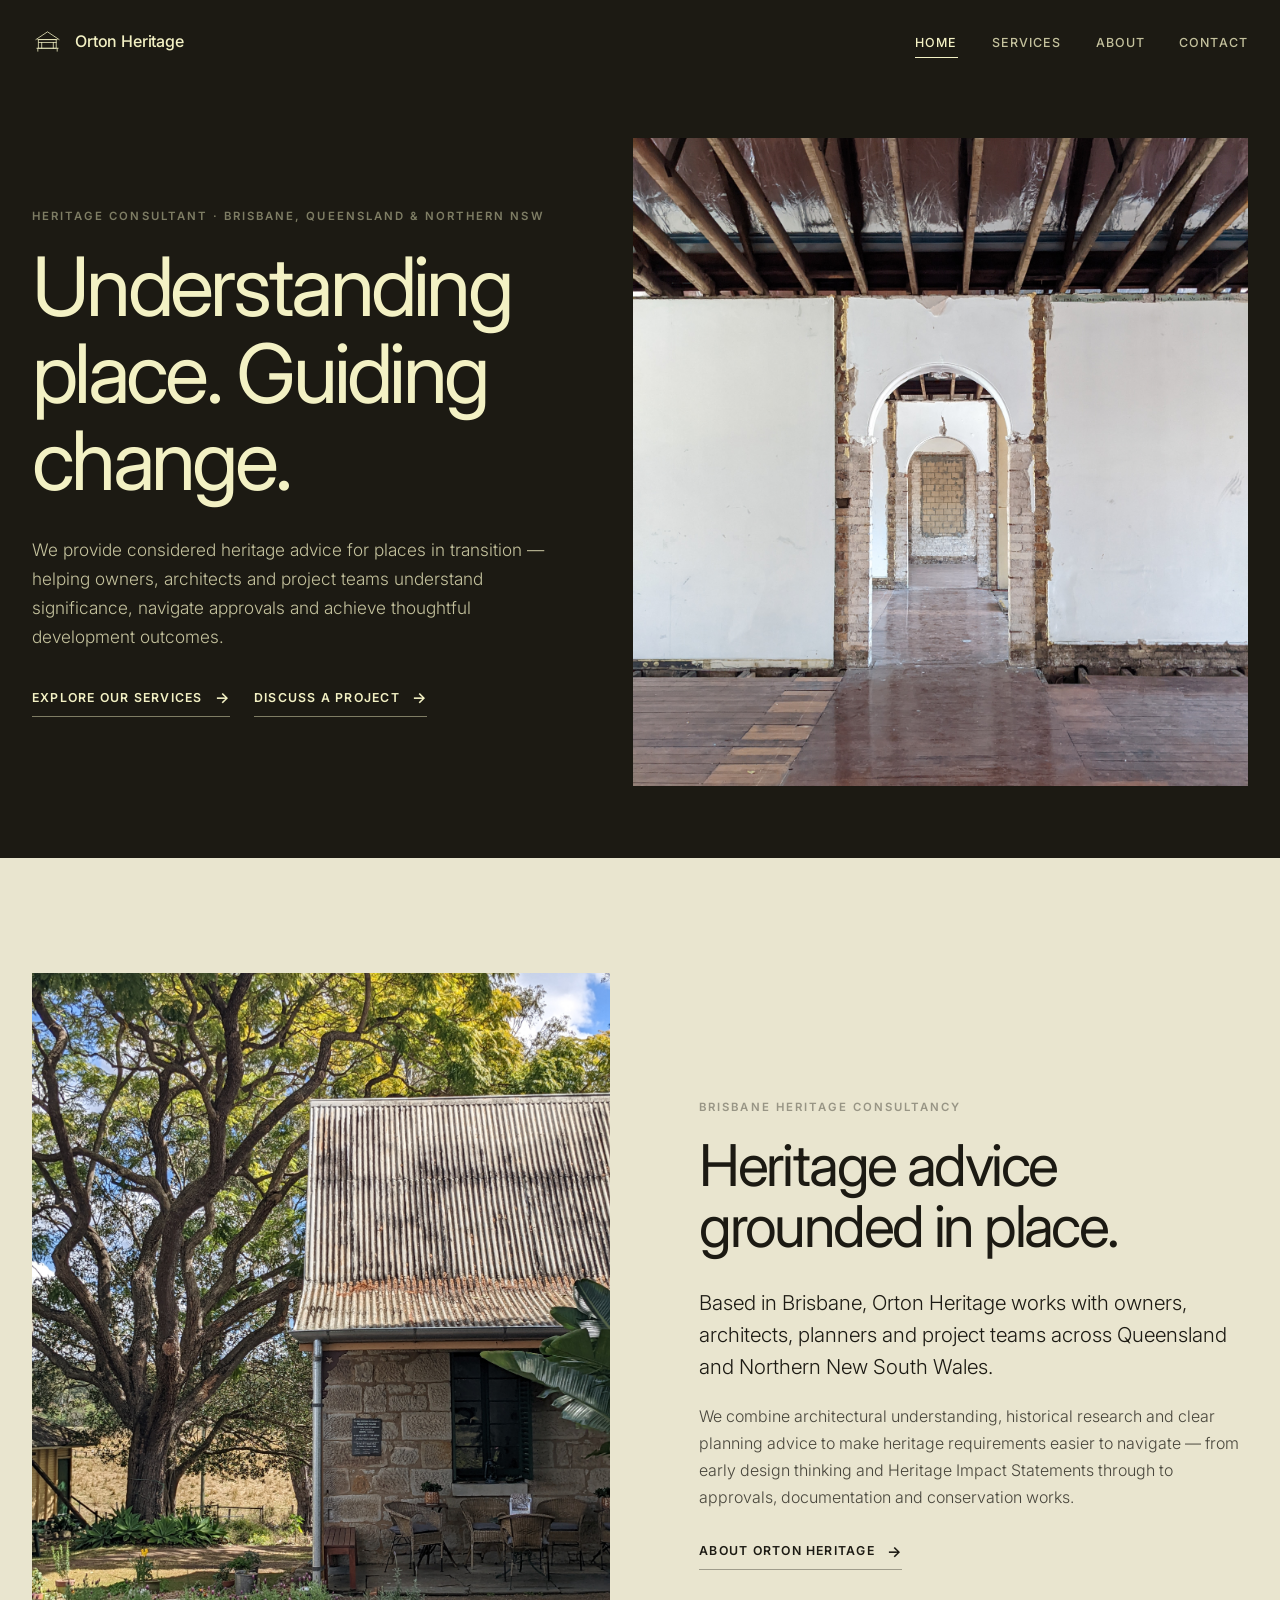
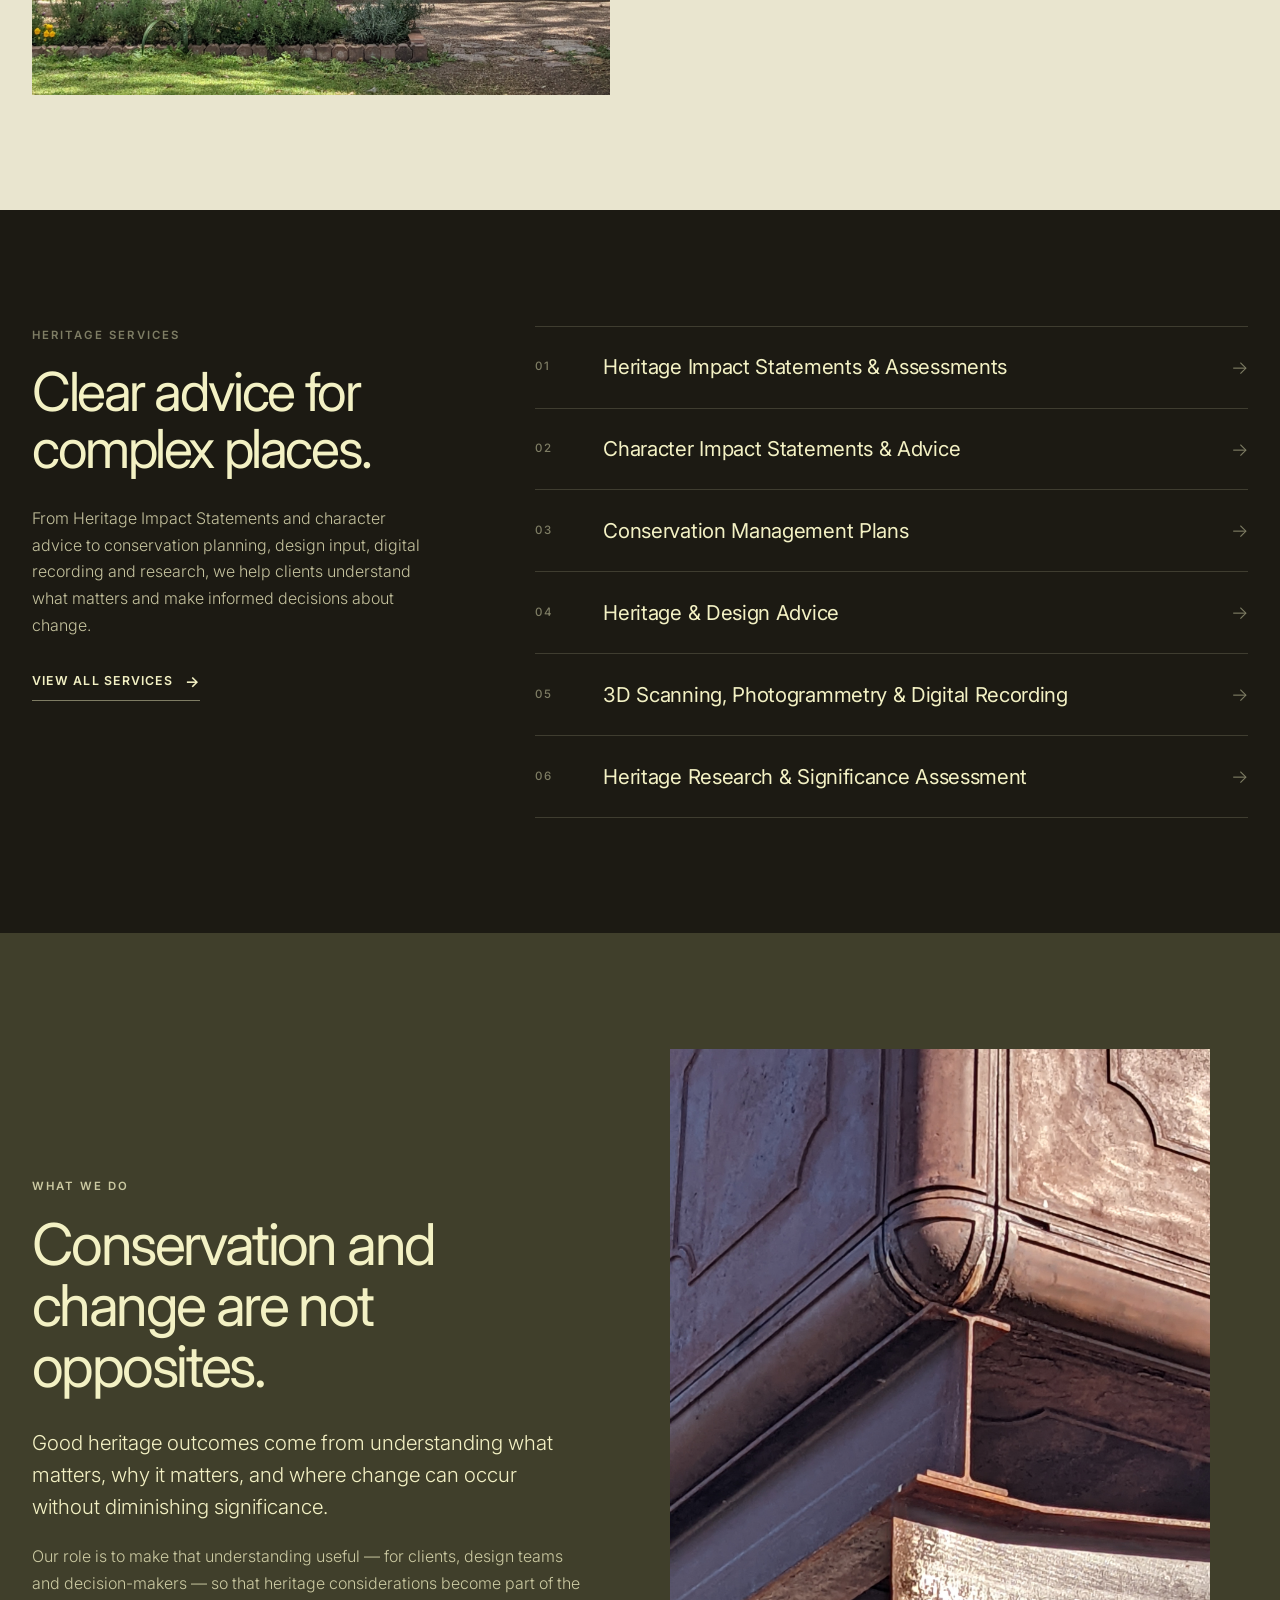
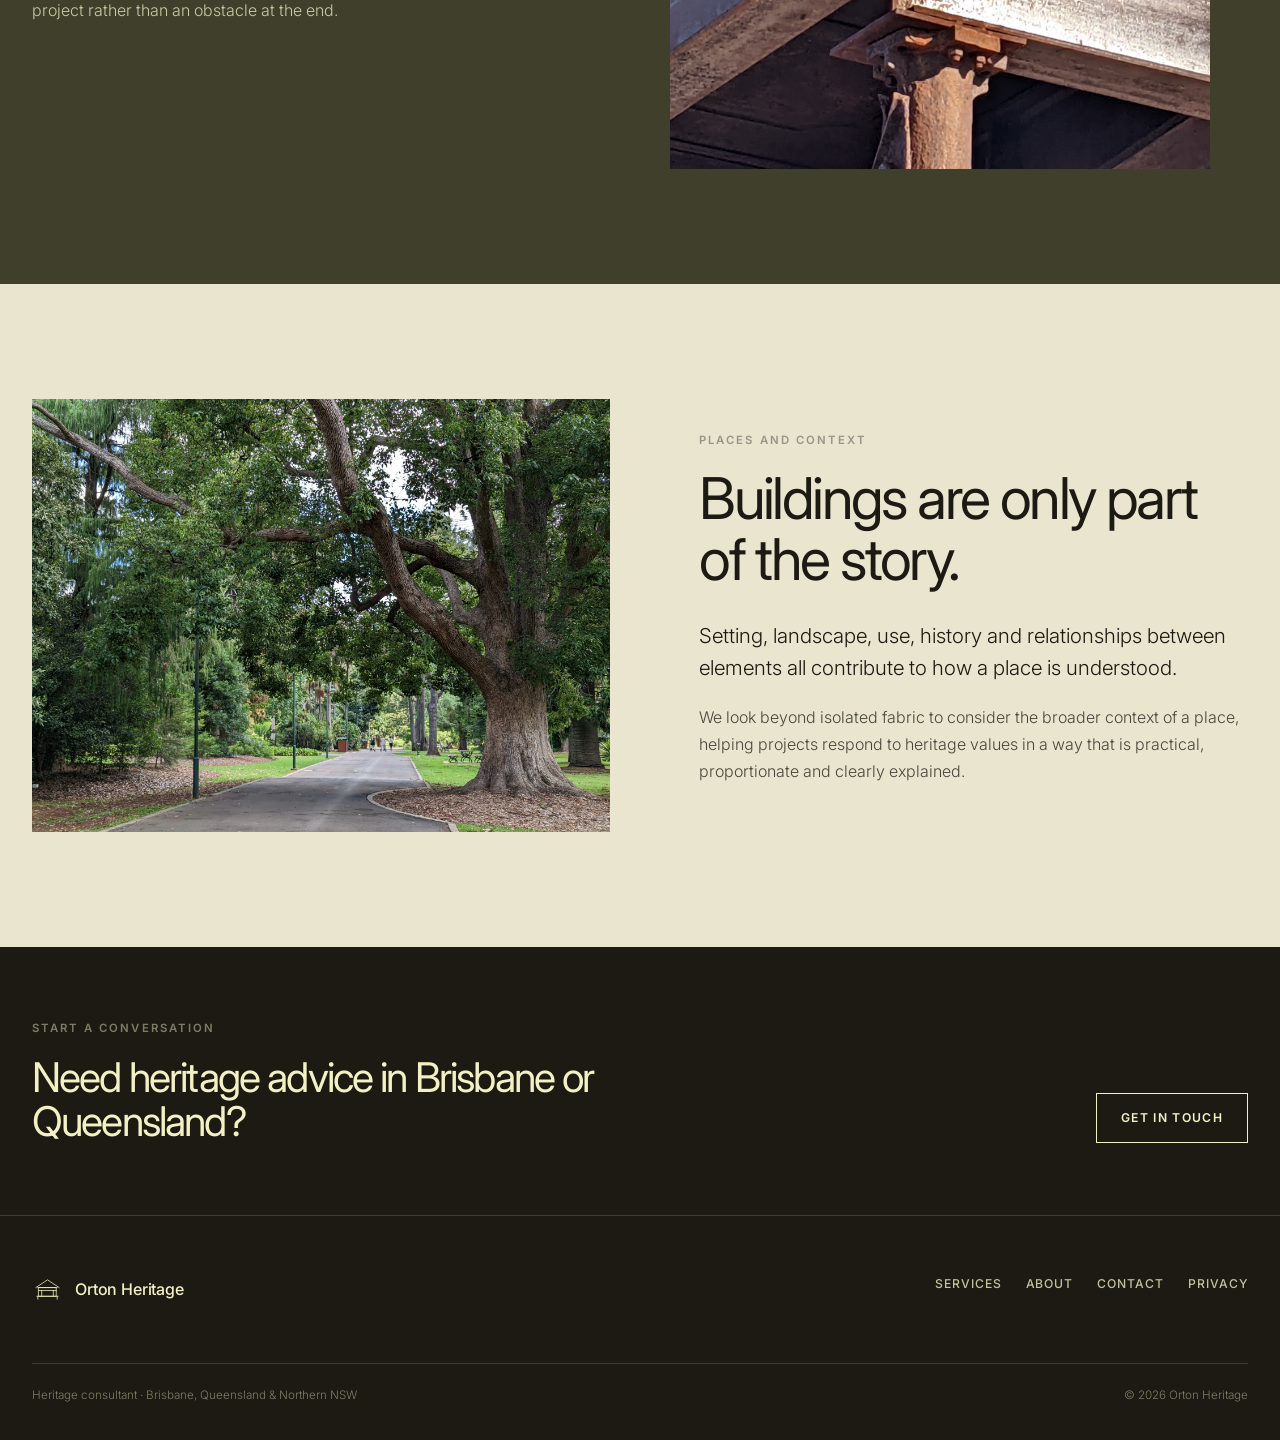
==== commit f630159c: "Refine service 06 to heritage research and significance assessment" ====
--- a/index.html
+++ b/index.html
@@ -72,7 +72,7 @@
         <a class="service-line" href="services.html#cmp"><span class="num">03</span><h3>Conservation Management Plans</h3><span class="arrow" aria-hidden="true">→</span></a>
         <a class="service-line" href="services.html#design"><span class="num">04</span><h3>Heritage &amp; Design Advice</h3><span class="arrow" aria-hidden="true">→</span></a>
         <a class="service-line" href="services.html#digital"><span class="num">05</span><h3>3D Scanning, Photogrammetry &amp; Digital Recording</h3><span class="arrow" aria-hidden="true">→</span></a>
-        <a class="service-line" href="services.html#research"><span class="num">06</span><h3>Condition, Remediation &amp; Heritage Research</h3><span class="arrow" aria-hidden="true">→</span></a>
+        <a class="service-line" href="services.html#research"><span class="num">06</span><h3>Heritage Research &amp; Significance Assessment</h3><span class="arrow" aria-hidden="true">→</span></a>
       </div>
     </div>
   </section>
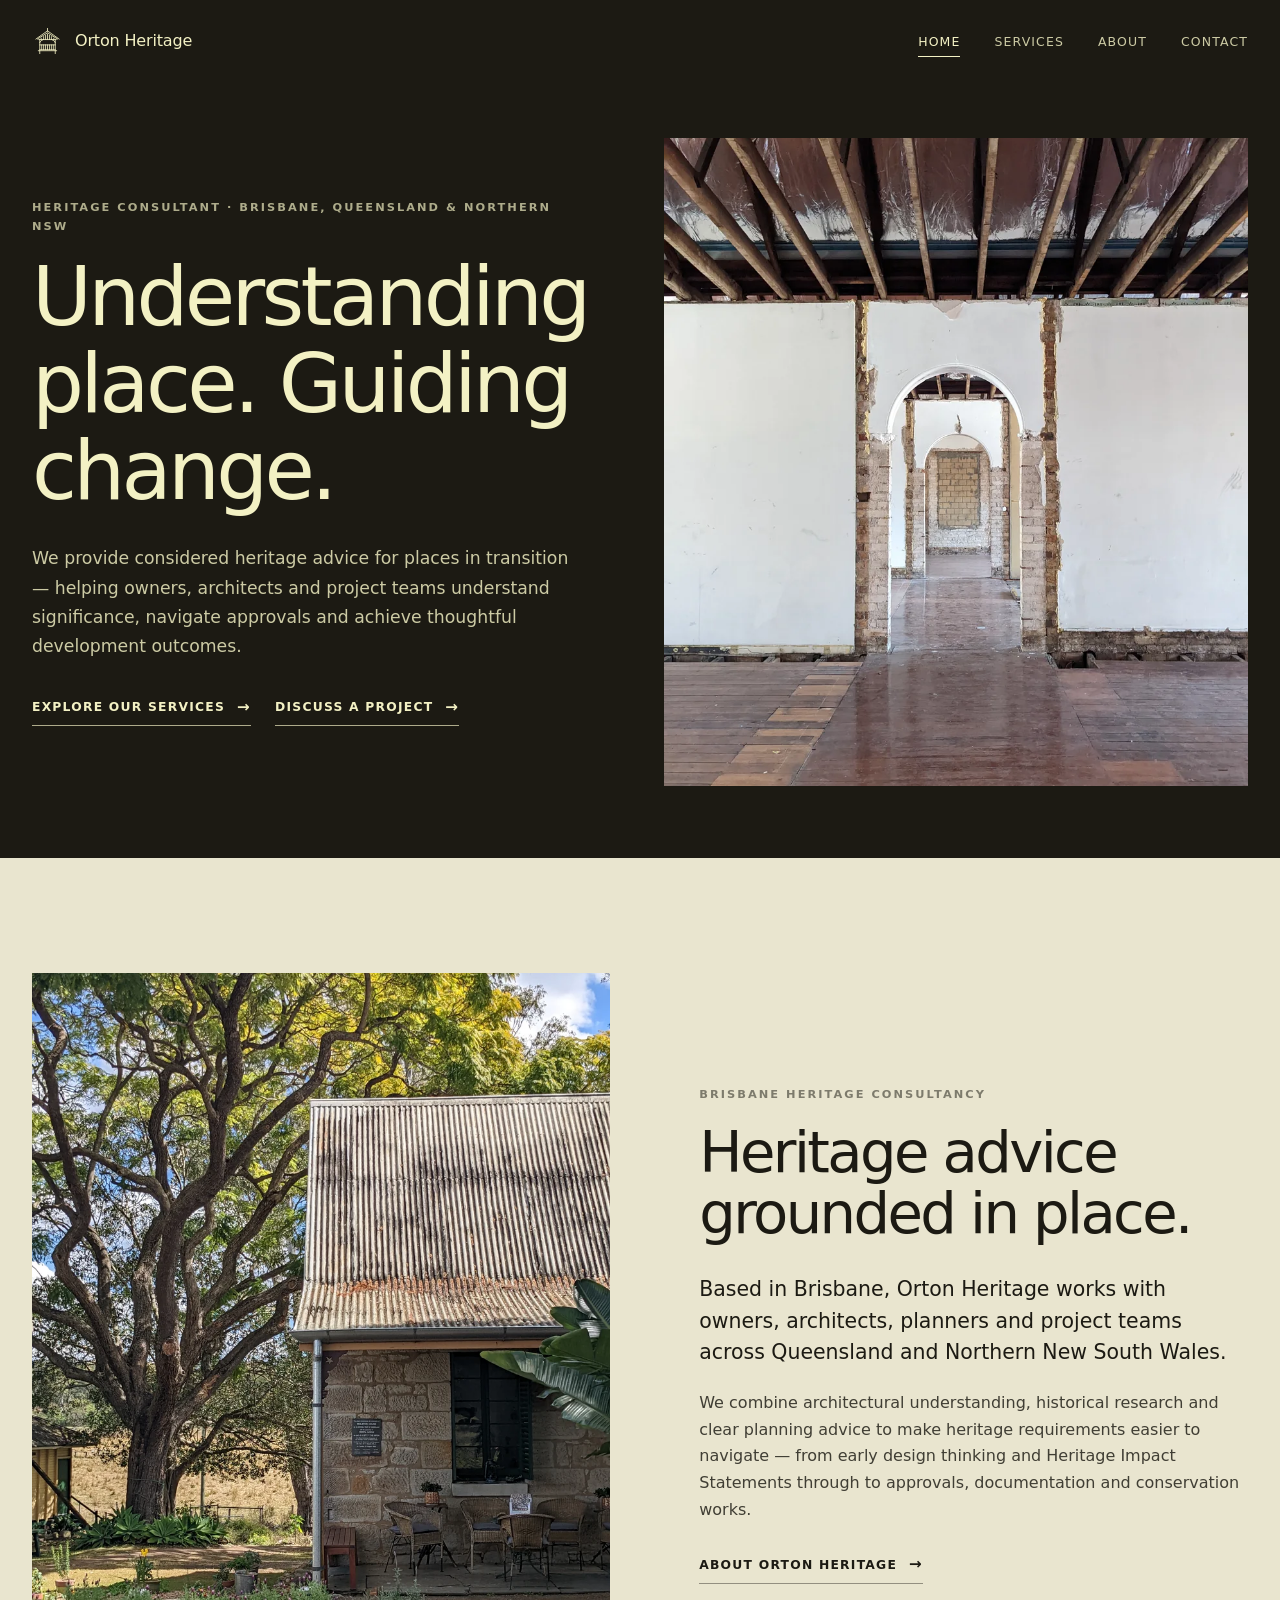
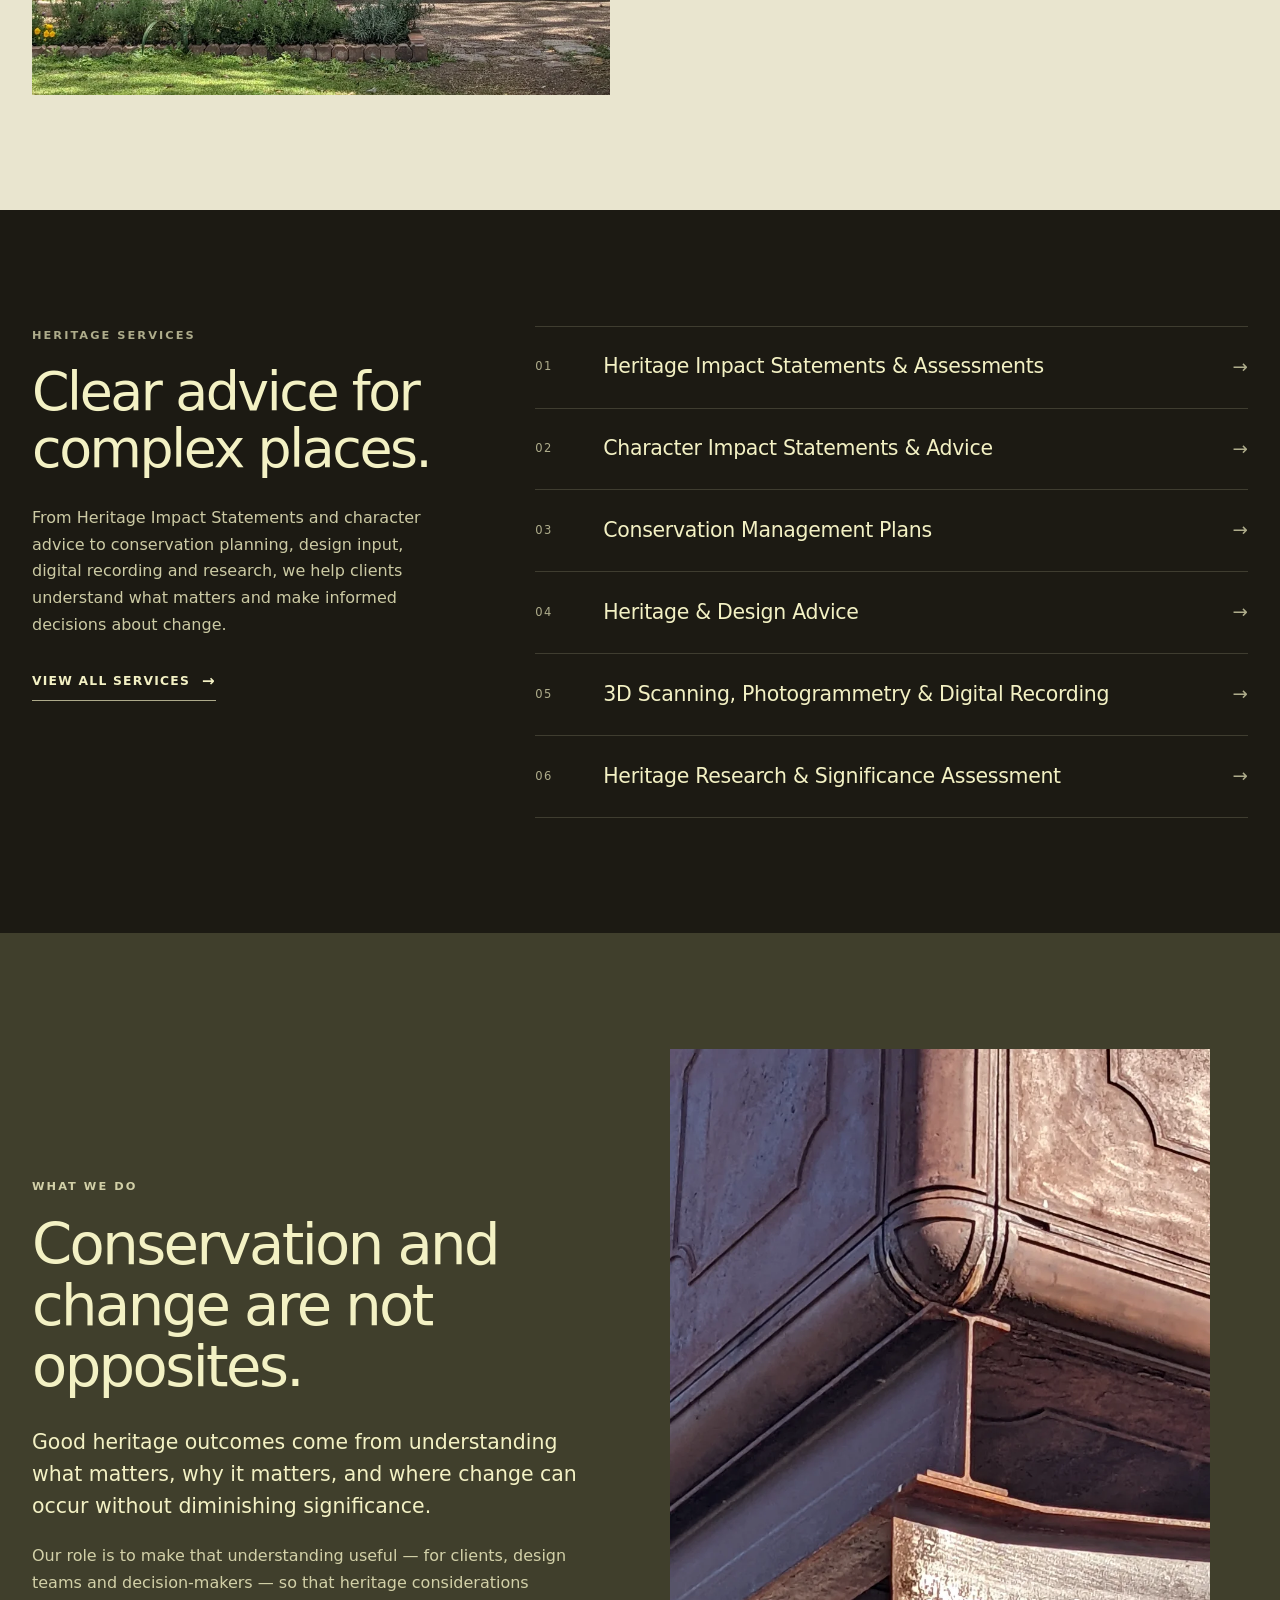
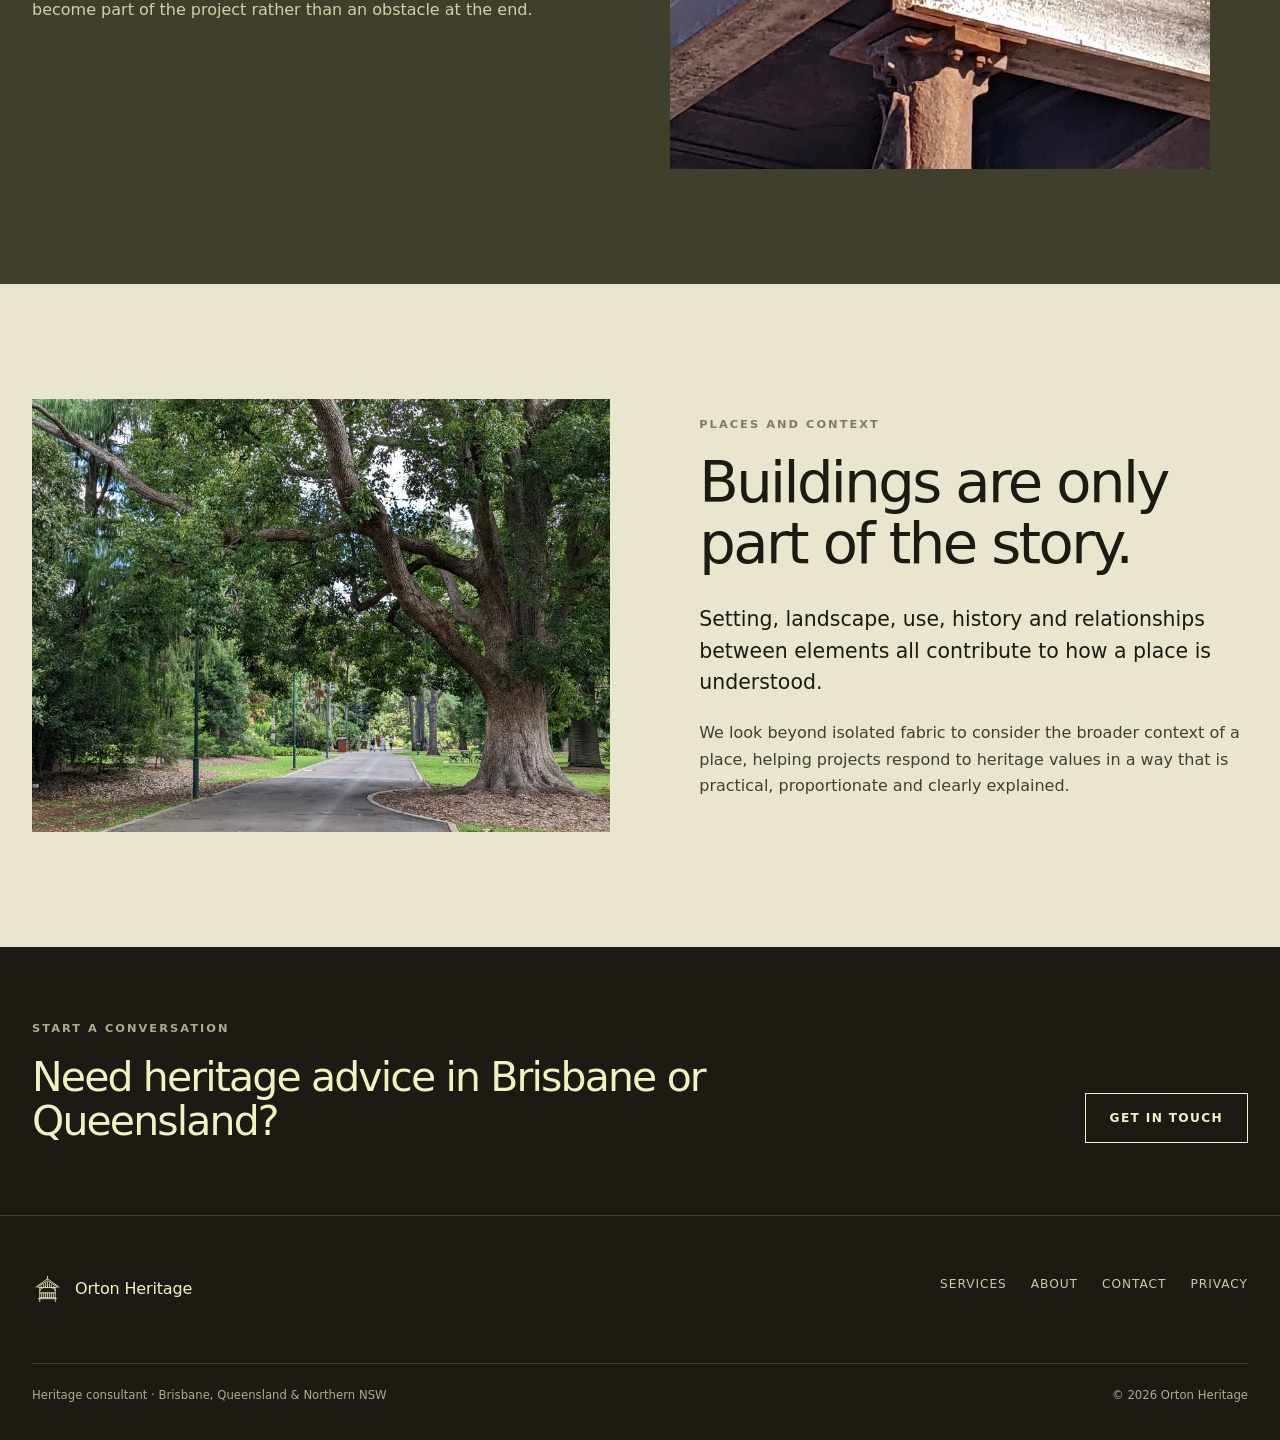
==== commit c9303e05: "Use responsive images and cleaned brand metadata" ====
--- a/index.html
+++ b/index.html
@@ -5,9 +5,9 @@
   <meta name="viewport" content="width=device-width, initial-scale=1">
   <title>Heritage Consultant Brisbane | Orton Heritage</title>
   <meta name="description" content="Brisbane heritage consultant providing Heritage Impact Statements, conservation planning, character advice and heritage design services across Queensland and Northern NSW.">
-  <meta name="theme-color" content="#1c1a13">
+  <meta name="theme-color" content="#403F2C">
   <link rel="canonical" href="https://ortonheritage.com/">
-  <link rel="icon" href="assets/logo.svg" type="image/svg+xml">
+  <link rel="icon" href="assets/favicon.svg" type="image/svg+xml">
   <meta property="og:type" content="website">
   <meta property="og:site_name" content="Orton Heritage">
   <meta property="og:title" content="Heritage Consultant Brisbane | Orton Heritage">
@@ -16,7 +16,7 @@
   <meta property="og:image" content="https://ortonheritage.com/assets/images/place-3.jpg">
   <meta name="twitter:card" content="summary_large_image">
   <link rel="stylesheet" href="css/style.css">
-  <script type="application/ld+json">{"@context":"https://schema.org","@type":"ProfessionalService","name":"Orton Heritage","url":"https://ortonheritage.com/","email":"patrick@ortonheritage.com","description":"Independent heritage consultancy based in Brisbane providing heritage impact assessment, conservation planning, character advice, heritage design advice and digital recording across Queensland and Northern New South Wales.","address":{"@type":"PostalAddress","addressLocality":"Brisbane","addressRegion":"QLD","addressCountry":"AU"},"areaServed":["Brisbane","Queensland","Northern New South Wales"],"serviceType":["Heritage Impact Statements","Heritage Assessments","Character Impact Statements","Conservation Management Plans","Heritage and Design Advice","3D Scanning and Photogrammetry","Heritage Research"]}</script>
+  <script type="application/ld+json">{"@context":"https://schema.org","@type":"ProfessionalService","@id":"https://ortonheritage.com/#business","name":"Orton Heritage","url":"https://ortonheritage.com/","logo":"https://ortonheritage.com/assets/logo.svg","email":"patrick@ortonheritage.com","description":"Independent heritage consultancy based in Brisbane providing heritage impact assessment, conservation planning, character advice, heritage design advice and digital recording across Queensland and Northern New South Wales.","address":{"@type":"PostalAddress","addressLocality":"Brisbane","addressRegion":"QLD","addressCountry":"AU"},"areaServed":["Brisbane","Queensland","Northern New South Wales"],"serviceType":["Heritage Impact Statements","Heritage Assessments","Character Impact Statements","Conservation Management Plans","Heritage and Design Advice","3D Scanning and Photogrammetry","Heritage Research"]}</script>
 </head>
 <body>
 <a class="skip-link" href="#main">Skip to content</a>
@@ -40,14 +40,14 @@
         <div class="hero-actions"><a class="text-link" href="services.html">Explore our services</a><a class="text-link" href="contact.html">Discuss a project</a></div>
       </div>
       <figure class="split-hero-media reveal">
-        <img src="assets/images/place-3.jpg" alt="Historic interior with exposed roof structure and a sequence of arched openings">
+        <img src="assets/images/place-3-1500.webp" srcset="assets/images/place-3-900.webp 900w, assets/images/place-3-1500.webp 1500w, assets/images/place-3-2200.webp 2200w" sizes="(max-width: 980px) 100vw, 55vw" alt="Historic interior with exposed roof structure and a sequence of arched openings" fetchpriority="high" decoding="async">
       </figure>
     </div>
   </section>
 
   <section class="section section--paper">
     <div class="wrap image-copy image-copy--image-left reveal">
-      <figure class="image-copy-media"><img src="assets/images/place-2.jpg" alt="Stone heritage building and mature tree within a garden setting" loading="lazy"></figure>
+      <figure class="image-copy-media"><img src="assets/images/place-2-1500.webp" srcset="assets/images/place-2-900.webp 900w, assets/images/place-2-1500.webp 1500w, assets/images/place-2-2200.webp 2200w" sizes="(max-width: 980px) 100vw, 50vw" alt="Stone heritage building and mature tree within a garden setting" loading="lazy" decoding="async"></figure>
       <div class="image-copy-text">
         <p class="eyebrow">Brisbane heritage consultancy</p>
         <h2 class="section-heading">Heritage advice grounded in place.</h2>
@@ -67,9 +67,9 @@
         <a class="text-link" href="services.html">View all services</a>
       </div>
       <div class="services-preview" aria-label="Selected services">
-        <a class="service-line" href="services.html#impact"><span class="num">01</span><h3>Heritage Impact Statements &amp; Assessments</h3><span class="arrow" aria-hidden="true">→</span></a>
+        <a class="service-line" href="heritage-impact-statements.html"><span class="num">01</span><h3>Heritage Impact Statements &amp; Assessments</h3><span class="arrow" aria-hidden="true">→</span></a>
         <a class="service-line" href="services.html#character"><span class="num">02</span><h3>Character Impact Statements &amp; Advice</h3><span class="arrow" aria-hidden="true">→</span></a>
-        <a class="service-line" href="services.html#cmp"><span class="num">03</span><h3>Conservation Management Plans</h3><span class="arrow" aria-hidden="true">→</span></a>
+        <a class="service-line" href="conservation-management-plans.html"><span class="num">03</span><h3>Conservation Management Plans</h3><span class="arrow" aria-hidden="true">→</span></a>
         <a class="service-line" href="services.html#design"><span class="num">04</span><h3>Heritage &amp; Design Advice</h3><span class="arrow" aria-hidden="true">→</span></a>
         <a class="service-line" href="services.html#digital"><span class="num">05</span><h3>3D Scanning, Photogrammetry &amp; Digital Recording</h3><span class="arrow" aria-hidden="true">→</span></a>
         <a class="service-line" href="services.html#research"><span class="num">06</span><h3>Heritage Research &amp; Significance Assessment</h3><span class="arrow" aria-hidden="true">→</span></a>
@@ -85,13 +85,13 @@
         <p class="lead-copy">Good heritage outcomes come from understanding what matters, why it matters, and where change can occur without diminishing significance.</p>
         <p>Our role is to make that understanding useful — for clients, design teams and decision-makers — so that heritage considerations become part of the project rather than an obstacle at the end.</p>
       </div>
-      <figure class="image-copy-media image-copy-media--detail"><img src="assets/images/place-4.jpg" alt="Close detail of historic metal building fabric and junctions" loading="lazy"></figure>
+      <figure class="image-copy-media image-copy-media--detail"><img src="assets/images/place-4-1500.webp" srcset="assets/images/place-4-900.webp 900w, assets/images/place-4-1500.webp 1500w, assets/images/place-4-2200.webp 2200w" sizes="(max-width: 980px) 100vw, 50vw" alt="Close detail of historic metal building fabric and junctions" loading="lazy" decoding="async"></figure>
     </div>
   </section>
 
   <section class="section section--paper">
     <div class="wrap image-copy image-copy--image-left reveal">
-      <figure class="image-copy-media image-copy-media--landscape"><img src="assets/images/place-1.jpg" alt="Mature tree-lined landscape and pathway" loading="lazy"></figure>
+      <figure class="image-copy-media image-copy-media--landscape"><img src="assets/images/place-1-1500.webp" srcset="assets/images/place-1-900.webp 900w, assets/images/place-1-1500.webp 1500w, assets/images/place-1-2200.webp 2200w" sizes="(max-width: 980px) 100vw, 50vw" alt="Mature tree-lined landscape and pathway" loading="lazy" decoding="async"></figure>
       <div class="image-copy-text">
         <p class="eyebrow">Places and context</p>
         <h2 class="section-heading">Buildings are only part of the story.</h2>
--- a/css/style.css
+++ b/css/style.css
@@ -1,18 +1,16 @@
-@import url('https://fonts.googleapis.com/css2?family=Inter:wght@300;400;500;600&display=swap');
-
 :root {
   --ink: #1c1a13;
   --ink-soft: #29271d;
-  --olive: #403f2b;
+  --olive: #403F2C;
   --olive-light: #55543b;
   --cream: #f3f1c4;
-  --cream-soft: rgba(243, 241, 196, 0.78);
-  --cream-faint: rgba(243, 241, 196, 0.46);
+  --cream-soft: rgba(243, 241, 196, 0.82);
+  --cream-faint: rgba(243, 241, 196, 0.68);
   --line: rgba(243, 241, 196, 0.16);
   --paper: #e9e5cf;
-  --paper-text: rgba(28, 26, 19, .74);
+  --paper-text: rgba(28, 26, 19, .78);
   --max: 1240px;
-  --font: 'Inter', Arial, sans-serif;
+  --font: system-ui, -apple-system, BlinkMacSystemFont, "Segoe UI", Arial, sans-serif;
 }
 
 * { box-sizing: border-box; }
@@ -26,7 +24,7 @@
   line-height: 1.68;
   -webkit-font-smoothing: antialiased;
 }
-img { display: block; max-width: 100%; }
+img { display: block; max-width: 100%; height: auto; }
 a { color: inherit; text-decoration: none; }
 button, input, textarea { font: inherit; }
 ::selection { background: var(--cream); color: var(--ink); }
@@ -65,13 +63,13 @@
 .text-link { display: inline-flex; align-items: center; gap: 12px; padding-bottom: 5px; border-bottom: 1px solid var(--cream-faint); font-size: .77rem; font-weight: 600; letter-spacing: .1em; text-transform: uppercase; }
 .text-link::after { content: '→'; font-size: .95rem; transition: transform .2s ease; }
 .text-link:hover::after { transform: translateX(4px); }
-.text-link--dark { border-color: rgba(28,26,19,.36); }
+.text-link--dark { border-color: rgba(28,26,19,.42); }
 
 .section { padding: clamp(82px, 9vw, 126px) 0; }
 .section--olive { background: var(--olive); }
 .section--paper { background: var(--paper); color: var(--ink); }
-.section--paper .eyebrow { color: rgba(28,26,19,.5); }
-.section--paper .lede, .section--paper .muted { color: rgba(28,26,19,.68); }
+.section--paper .eyebrow { color: rgba(28,26,19,.64); }
+.section--paper .lede, .section--paper .muted { color: rgba(28,26,19,.74); }
 .section-heading { font-size: clamp(2.25rem, 4.5vw, 4.6rem); max-width: 760px; }
 
 .image-copy { display: grid; grid-template-columns: minmax(0, 1fr) minmax(0, .95fr); gap: clamp(48px, 7vw, 98px); align-items: center; }
@@ -82,7 +80,7 @@
 .image-copy-media img { width: 100%; height: 100%; object-fit: cover; }
 .image-copy-text { max-width: 590px; }
 .image-copy-text .section-heading { margin-bottom: 30px; }
-.image-copy-text p { color: inherit; opacity: .78; }
+.image-copy-text p { color: inherit; opacity: .82; }
 .image-copy-text .lead-copy { opacity: 1; }
 .image-copy-text .text-link { margin-top: 12px; }
 
@@ -145,6 +143,8 @@
 .field textarea { min-height: 125px; resize: vertical; }
 .form-status { min-height: 24px; color: var(--cream-soft); font-size: .9rem; }
 .form .btn { justify-self: start; cursor: pointer; }
+.form-privacy { margin: -8px 0 0; max-width: 620px; color: var(--cream-soft); font-size: .78rem; }
+.form-privacy a { text-decoration: underline; text-underline-offset: 3px; }
 .hp { position: absolute !important; width: 1px; height: 1px; overflow: hidden; clip: rect(1px,1px,1px,1px); white-space: nowrap; }
 
 .site-footer { border-top: 1px solid var(--line); padding: 58px 0 34px; }
@@ -157,6 +157,12 @@
 .js .reveal.in-view { opacity: 1; transform: none; }
 :focus-visible { outline: 2px solid var(--cream); outline-offset: 4px; }
 .section--paper :focus-visible { outline-color: var(--ink); }
+
+@media (prefers-reduced-motion: reduce) {
+  html { scroll-behavior: auto; }
+  *, *::before, *::after { animation-duration: .01ms !important; animation-iteration-count: 1 !important; transition-duration: .01ms !important; }
+  .js .reveal { opacity: 1; transform: none; }
+}
 
 @media (max-width: 980px) {
   .split-hero-grid, .image-copy, .image-copy--image-right, .services-layout, .page-hero-grid { grid-template-columns: 1fr; }
